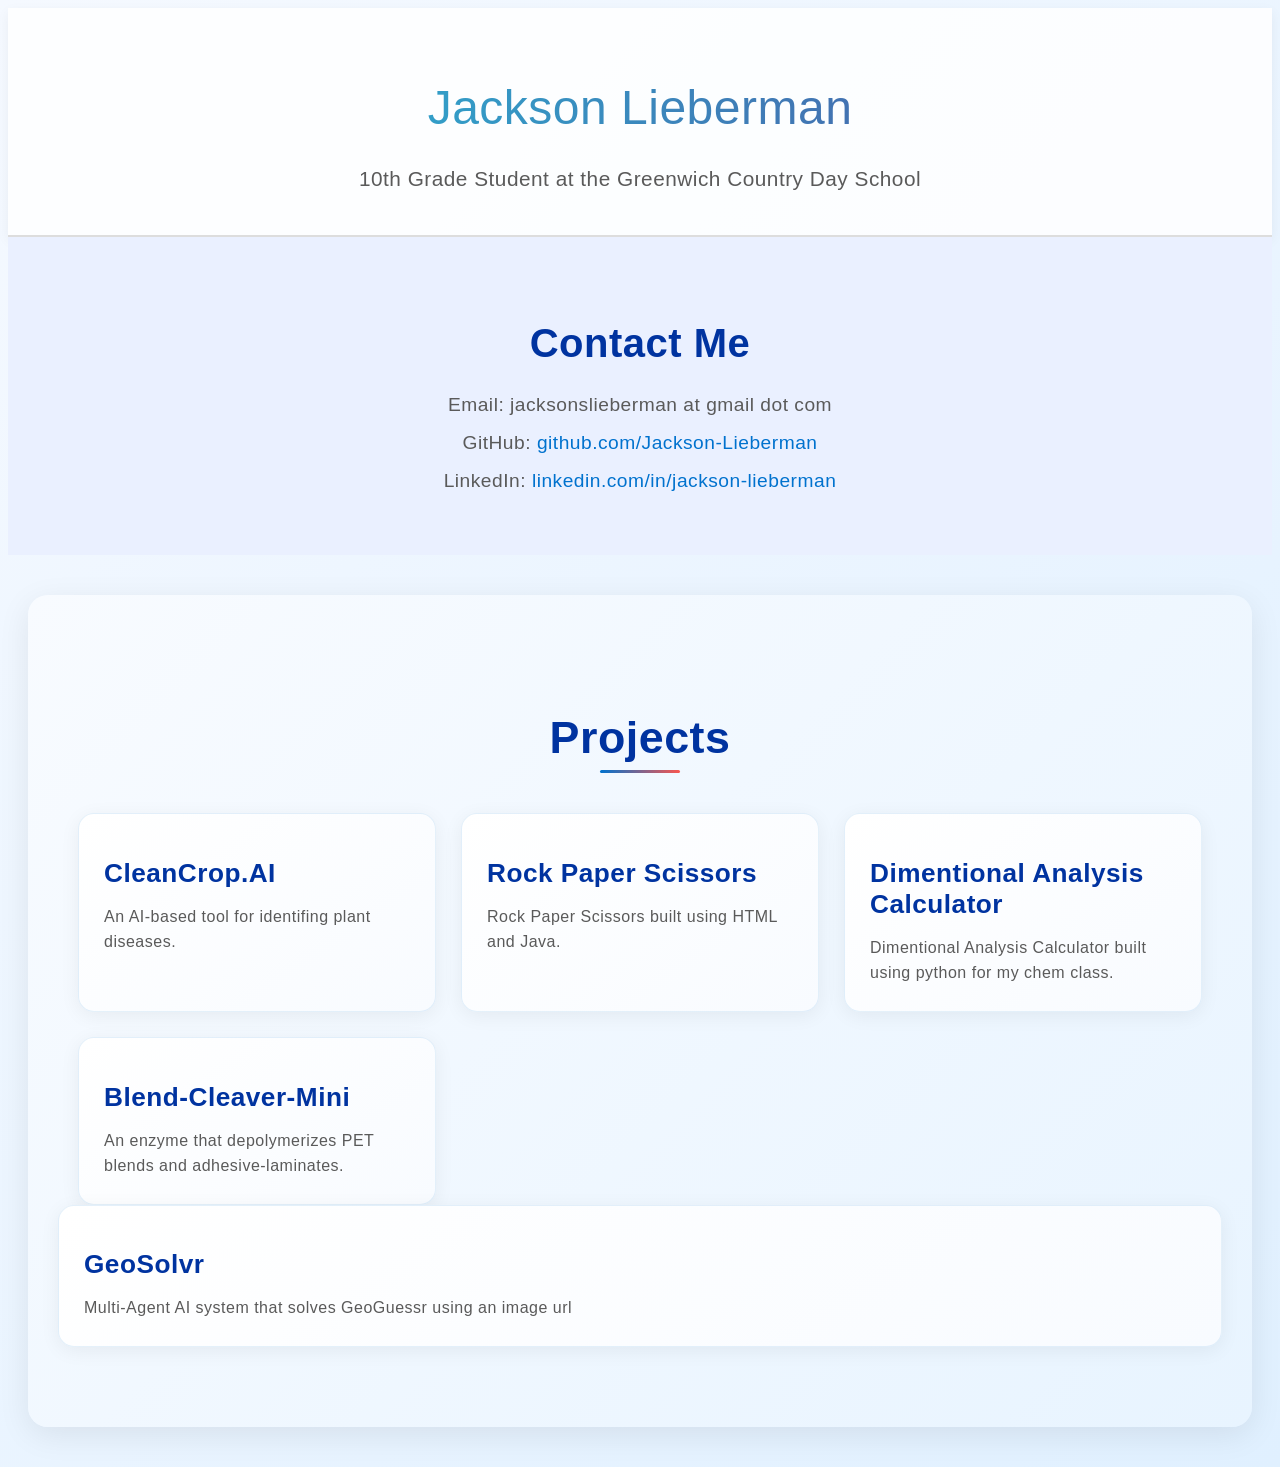
==== index.html @ 426b5c7f "Update index.html" ====
<!DOCTYPE html>
<html lang="en">
<head>
    <meta charset="UTF-8">
    <meta name="viewport" content="width=device-width, initial-scale=1.0">
    <title>Jackson Lieberman</title>
    <link rel="stylesheet" type="text/css" href="style.css" />
</head>
<body>
    <header>
        <h1>Jackson Lieberman</h1>
        <p>10th Grade Student at the Greenwich Country Day School</p>
    </header>

    <div class="container">
        <section id="contact">
            <h2>Contact Me</h2>
            <p>
                Email: jacksonslieberman at gmail dot com<br>
                GitHub: <a href="https://github.com/Jackson-Lieberman" target="_blank">github.com/Jackson-Lieberman</a><br>
                LinkedIn: <a href="https://www.linkedin.com/in/jackson-lieberman-a34aa6330/" target="_blank">linkedin.com/in/jackson-lieberman</a>
            </p>
        </section>

        <section id="projects">
            <h2>Projects</h2>
            <div class="projects-grid">
                <div class="project-card">
                    <h3><a href="https://jackson-lieberman.github.io/cleancrop/">CleanCrop.AI</a></h3>
                    <p>An AI-based tool for identifing plant diseases.</p>
                </div>
                <div class="project-card">
                    <h3><a href="https://jackson-lieberman.github.io/rockpaperscissors/">Rock Paper Scissors</a></h3>
                    <p>Rock Paper Scissors built using HTML and Java.</p>
                </div>
                <div class="project-card">
                    <h3><a href="https://jackson-lieberman.github.io/dimentionalanalysis/">Dimentional Analysis Calculator</a></h3>
                    <p>Dimentional Analysis Calculator built using python for my chem class.</p>
                </div>
                <div class="project-card">
                    <h3><a href="https://jackson-lieberman.github.io/BCM/">Blend-Cleaver-Mini</a></h3>
                    <p>An enzyme that depolymerizes PET blends and adhesive-laminates.</p>
                </div>
                
            </div>
                            <div class="project-card">
                    <h3><a href="https://jackson-lieberman.github.io/geo/">GeoSolvr</a></h3>
                    <p>Multi-Agent AI system that solves GeoGuessr using an image url</p>
                </div>
        </section>
    </div>
</body>
</html>
---- style.css ----
:root {
	--grey: rgb(90, 90, 90);
	--blue1: rgb(2,33,105);
	--blue2: rgb(0,51,160);
	--blue3: rgb(0,114,206);
	--blue4: rgb(108,172,228);
	--pink1: #F9564F;
 }

html, p{
    margin: 0;
    padding: 0;
    border: 0;
    font-size: 100%;
    font: inherit;
    vertical-align: baseline;
    font-family: 'Source Sans Pro', sans-serif;
    font-weight: 300;
    letter-spacing: 0.5px;
    color: var(--grey);
}
p{
    margin: 0.2em;
}

ol, ul {
    list-style: none;
}

ul {
    list-style-position: inside;
    list-style-type: none;
}

a {
    text-decoration: none;
    color:  var(--pink1);
}

i {
    font-style: italic;
}

h1 {
    font-weight: 500;
    color: var(--blue1);
}

b {
    font-weight: 500;
}

strong {
    color: #fdc450;
    font-weight: 700;
}

/**************************************************/

#header {
    height: 2em;
    line-height: 2em;
    padding-top: 10px;
    padding-bottom: 10px;
    border-bottom: 1px solid #ddd;
    position: fixed;
    top: 0;
    left: 50% - 500px;
    z-index: 9999;
    width: 1000px;
    background-color: rgba(255, 255, 255, 0.7);
    backdrop-filter: blur(8px);
}

#header a {
    text-decoration: none;
    color: var(--grey);
    transition: color 0.3s ease;
}

#header a:hover {
    color: var(--pink1);
}

/**************************************************/

#profile {
    padding: 90px 30px 10px 30px;
    border-bottom: 1px solid #ddd;
}

#profile-pic {
    float: left;
    margin-right: 40px;
    text-align: center;
}

#profile img {
    width: 400px;
    margin-bottom: 18px;
}

#profile-name {
    font-size: 3em;
    line-height: 1em;
    font-weight: 400;
    margin-bottom: 10px;
    color: var(--blue1);
    text-align: center;
}


#profile-email {
    margin-bottom: 20px;
    color: var(--blue1);
    text-align: center;
}

#profile p {
    margin-bottom: 20px;
}


.divider {
    width: 100%;
    border-bottom: 1px solid #ddd;
}

.research-thumb {
    width: 20em;
    height: 20em;
    float: left;
    margin-top: 7px;
    padding-right: 30px;
    margin-bottom: 20px;
}

.research-thumb img {
    width: 100%;
}

.research-proj-title {
    color: var(--blue1);
    font-weight: 400;
}

.vibrant-gradient-text {
    font-size: 18px;
    font-weight: 400;
    text-decoration: underline; 
    background-image: linear-gradient(to right, #6a82fb, #fc5c7d, #fccb90); 
    -webkit-background-clip: text;
    -webkit-text-fill-color: transparent;
    transition: background-image 0.10s ease; 
}

.vibrant-gradient-text:hover {
    background-image: linear-gradient(to right, #24c6dc, #514a9d); 
}

.blueish-gradient-text {
    text-decoration: none;
    background-image: linear-gradient(to right, #24c6dc, #514a9d);  
    -webkit-background-clip: text;
    -webkit-text-fill-color: transparent;

}

/* ===== Projects Section Styling ===== */
#projects {
    padding: 80px 30px;
    background: linear-gradient(135deg, #f8fbff 0%, #e8f4ff 100%);
    border-radius: 20px;
    margin: 40px 20px;
    box-shadow: 0 8px 32px rgba(0, 0, 0, 0.08);
}

#projects h2 {
    text-align: center;
    margin-bottom: 50px;
    color: var(--blue2);
    font-size: 2.8em;
    font-weight: 600;
    position: relative;
}

#projects h2::after {
    content: '';
    position: absolute;
    bottom: -10px;
    left: 50%;
    transform: translateX(-50%);
    width: 80px;
    height: 3px;
    background: linear-gradient(90deg, var(--blue3), var(--pink1));
    border-radius: 2px;
}

.projects-grid {
    display: grid;
    grid-template-columns: repeat(auto-fit, minmax(280px, 1fr));
    gap: 25px;
    max-width: 1200px;
    margin: 0 auto;
    padding: 0 20px;
}

.project-card {
    background: linear-gradient(145deg, #ffffff, #f8fbff);
    border: 1px solid rgba(0, 114, 206, 0.1);
    border-radius: 16px;
    padding: 25px;
    box-shadow: 0 4px 20px rgba(0, 0, 0, 0.06);
    transition: all 0.3s cubic-bezier(0.4, 0, 0.2, 1);
    position: relative;
    overflow: hidden;
}

.project-card::before {
    content: '';
    position: absolute;
    top: 0;
    left: 0;
    right: 0;
    height: 4px;
    background: linear-gradient(90deg, var(--blue3), var(--pink1));
    transform: scaleX(0);
    transition: transform 0.3s ease;
}

.project-card:hover {
    transform: translateY(-6px) scale(1.02);
    box-shadow: 0 20px 40px rgba(0, 0, 0, 0.12);
    border-color: rgba(0, 114, 206, 0.2);
}

.project-card:hover::before {
    transform: scaleX(1);
}

.project-card h3 {
    margin-bottom: 15px;
}

.project-card h3 a {
    color: var(--blue2);
    text-decoration: none;
    font-size: 1.4em;
    font-weight: 600;
    transition: color 0.3s ease;
    display: block;
}

.project-card h3 a:hover {
    color: var(--pink1);
    text-decoration: none;
}

.project-card p {
    margin: 0;
    font-size: 1em;
    color: var(--grey);
    line-height: 1.6;
    font-weight: 400;
}

/* Responsive adjustments */
@media (max-width: 768px) {
    .projects-grid {
        grid-template-columns: 1fr;
        gap: 20px;
        padding: 0 10px;
    }
    
    #projects {
        margin: 20px 10px;
        padding: 60px 20px;
    }
    
    #projects h2 {
        font-size: 2.2em;
    }
}

/* ===== Contact Section Styling ===== */
#contact {
    background-color: #eaf0ff;
    padding: 50px 30px;
    text-align: center;
}

#contact h2 {
    color: var(--blue2);
    font-size: 2.5em;
    margin-bottom: 20px;
}

#contact p {
    font-size: 1.2em;
    color: var(--grey);
    line-height: 2;
}

#contact a {
    color: var(--blue3);
    transition: color 0.3s ease;
}

#contact a:hover {
    color: var(--pink1);
}


body {
    background: linear-gradient(135deg, #f5f9ff 0%, #e0f0ff 100%);
}

header {
    background-color: rgba(255, 255, 255, 0.85);
    padding: 40px 20px;
    text-align: center;
    border-bottom: 2px solid #ddd;
    box-shadow: 0 4px 12px rgba(0, 0, 0, 0.05);
}

header h1 {
    font-size: 3em;
    background-image: linear-gradient(90deg, #24c6dc, #514a9d);
    -webkit-background-clip: text;
    -webkit-text-fill-color: transparent;
}

header p {
    font-size: 1.3em;
    color: var(--grey);
}

.content-section h2 {
    font-size: 2.2em;
    color: var(--blue2);
    margin-bottom: 15px;
    text-align: center;
}

.content-section ul li {
    padding: 8px 0;
    position: relative;
}

.content-section ul li::before {
    content: "⭐";
    position: absolute;
    left: -25px;
    top: 0;
}

.back-link {
    display: block;
    text-align: center;
    margin: 50px auto;
    font-size: 1.2em;
    color: var(--blue3);
    transition: color 0.3s ease;
}

.back-link:hover {
    color: var(--pink1);
}

.hero-banner img {
    border-radius: 10px;
    box-shadow: 0 8px 20px rgba(0, 0, 0, 0.08);
    transition: transform 0.3s ease;
}

.hero-banner img:hover {
    transform: scale(1.02);
}

.gallery img {
    cursor: pointer;
}

.gallery img:hover {
    transform: scale(1.08);
    box-shadow: 0 15px 25px rgba(0,0,0,0.15);
}

.article-link {
    text-align: center;
    margin: 24px 0;
}

.article-link a {
    font-size: 1.8em;
}
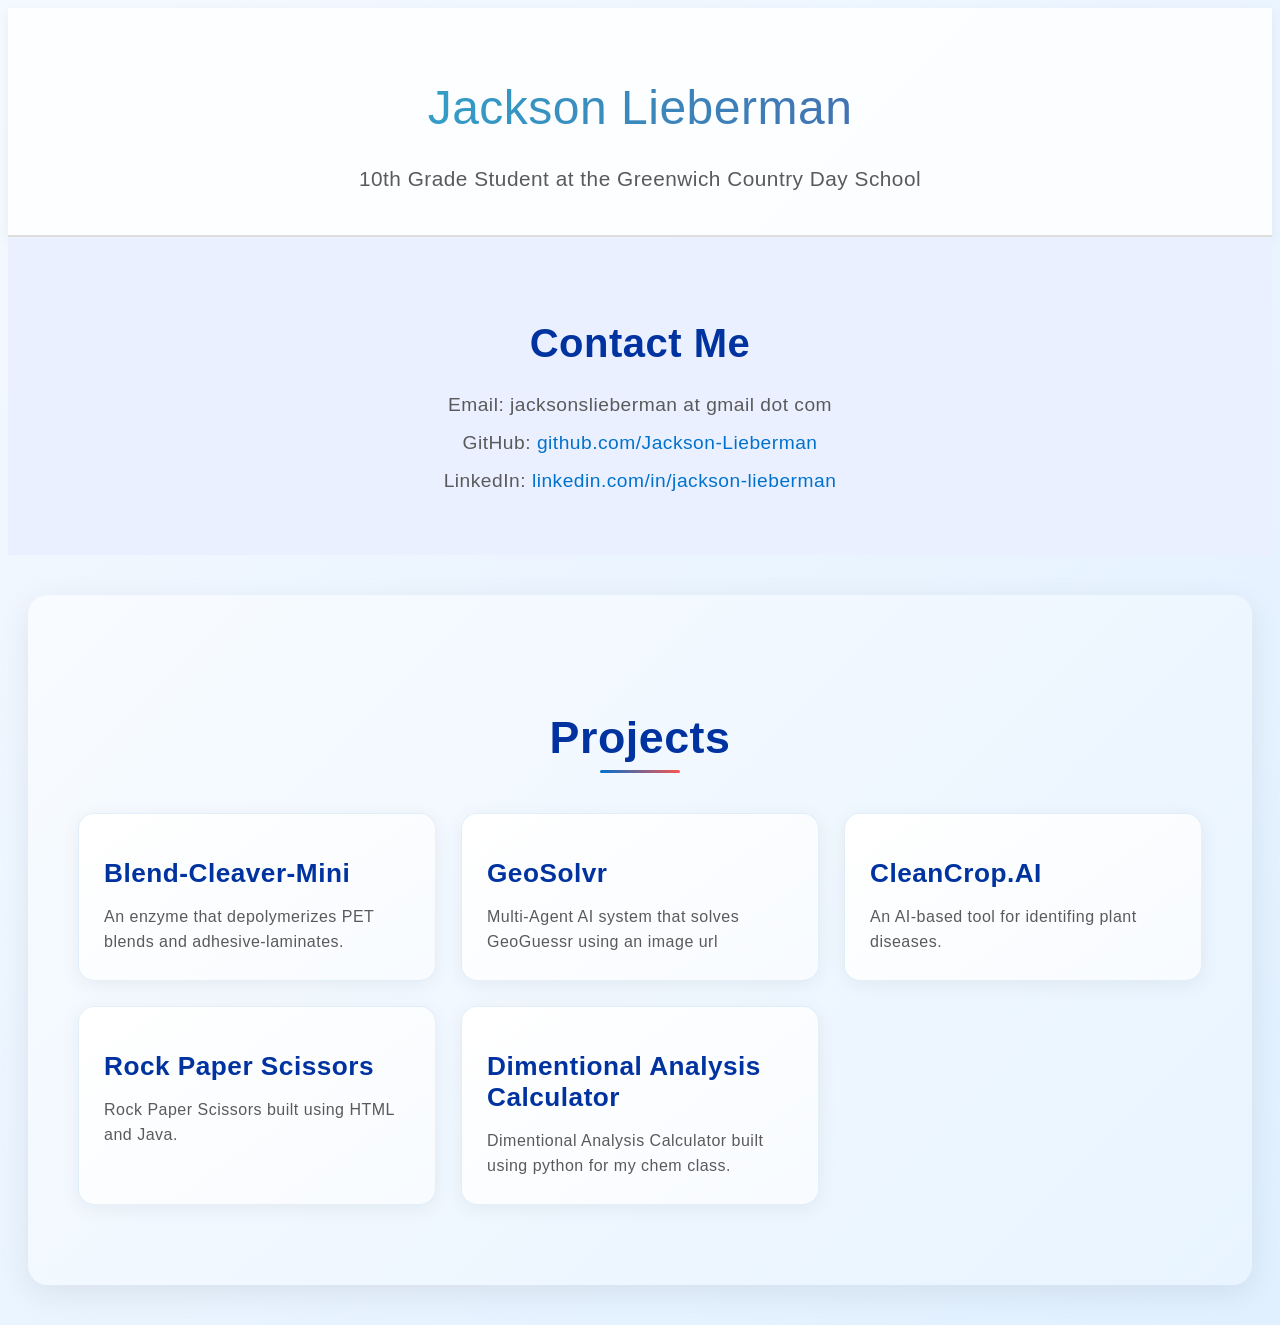
==== commit 170112f5: "Update index.html" ====
--- a/index.html
+++ b/index.html
@@ -25,6 +25,14 @@
         <section id="projects">
             <h2>Projects</h2>
             <div class="projects-grid">
+                <div class="project-card featured">
+                    <h3><a href="https://jackson-lieberman.github.io/BCM/">Blend-Cleaver-Mini</a></h3>
+                    <p>An enzyme that depolymerizes PET blends and adhesive-laminates.</p>
+                </div>
+                <div class="project-card featured">
+                    <h3><a href="https://jackson-lieberman.github.io/geo/">GeoSolvr</a></h3>
+                    <p>Multi-Agent AI system that solves GeoGuessr using an image url</p>
+                </div>
                 <div class="project-card">
                     <h3><a href="https://jackson-lieberman.github.io/cleancrop/">CleanCrop.AI</a></h3>
                     <p>An AI-based tool for identifing plant diseases.</p>
@@ -37,16 +45,7 @@
                     <h3><a href="https://jackson-lieberman.github.io/dimentionalanalysis/">Dimentional Analysis Calculator</a></h3>
                     <p>Dimentional Analysis Calculator built using python for my chem class.</p>
                 </div>
-                <div class="project-card">
-                    <h3><a href="https://jackson-lieberman.github.io/BCM/">Blend-Cleaver-Mini</a></h3>
-                    <p>An enzyme that depolymerizes PET blends and adhesive-laminates.</p>
-                </div>
-                
             </div>
-                            <div class="project-card">
-                    <h3><a href="https://jackson-lieberman.github.io/geo/">GeoSolvr</a></h3>
-                    <p>Multi-Agent AI system that solves GeoGuessr using an image url</p>
-                </div>
         </section>
     </div>
 </body>
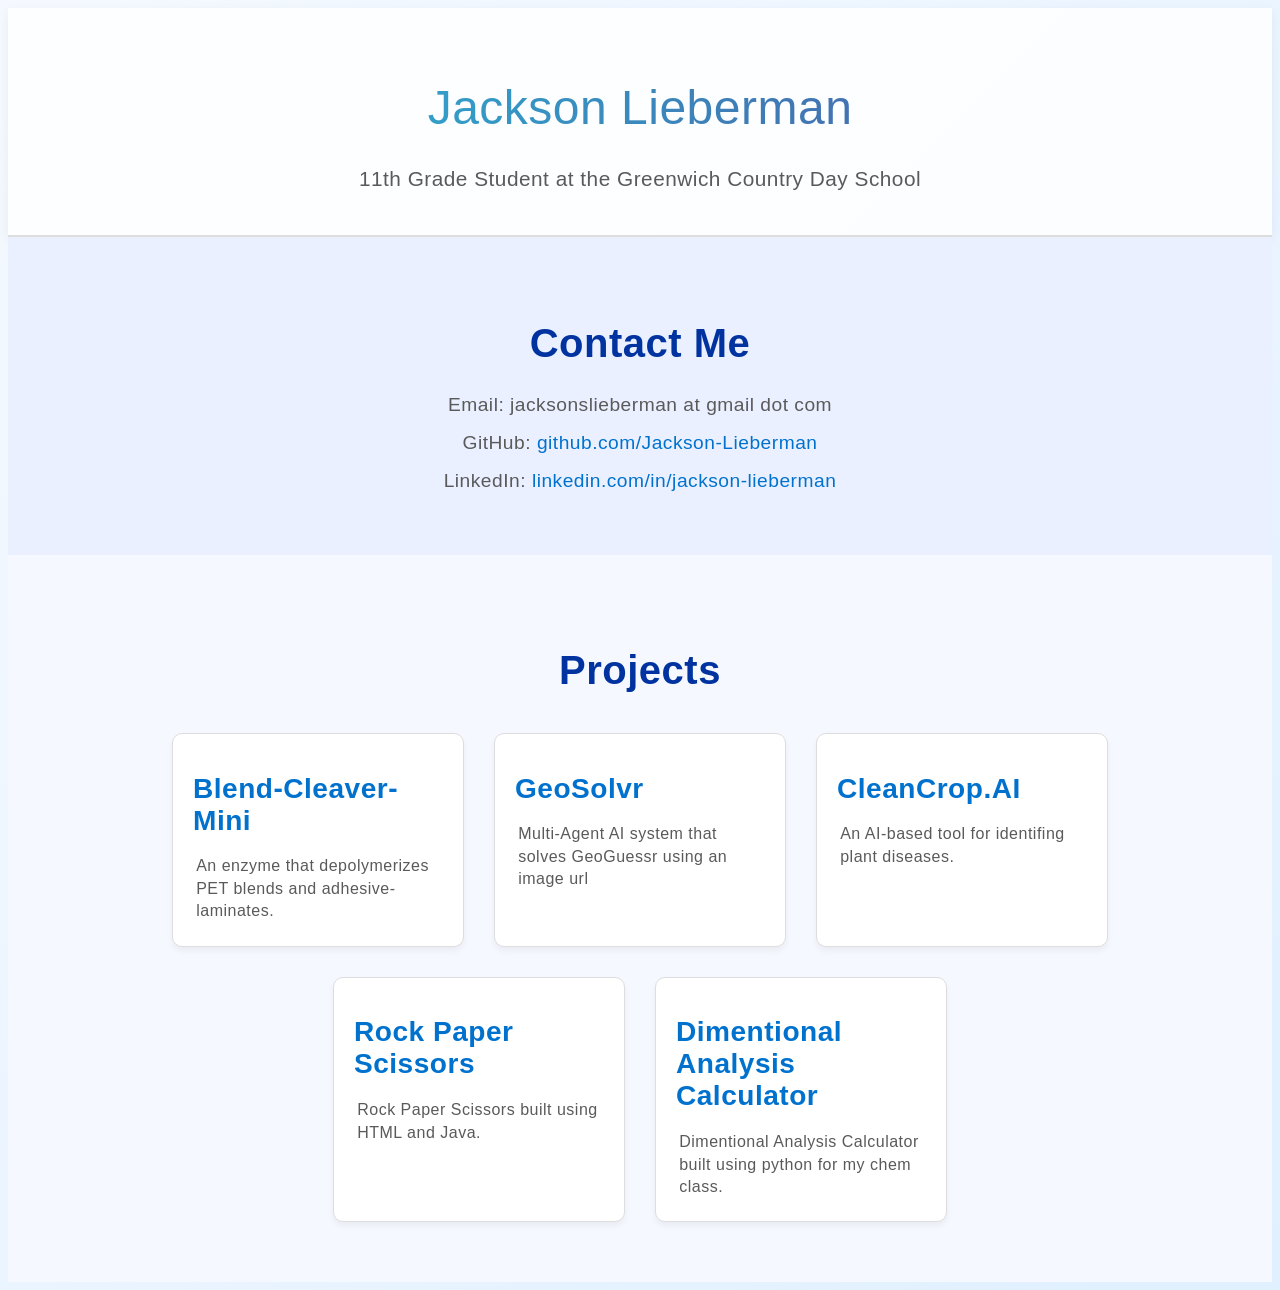
==== commit 09919f4f: "Update index.html" ====
--- a/index.html
+++ b/index.html
@@ -9,7 +9,7 @@
 <body>
     <header>
         <h1>Jackson Lieberman</h1>
-        <p>10th Grade Student at the Greenwich Country Day School</p>
+        <p>11th Grade Student at the Greenwich Country Day School</p>
     </header>
 
     <div class="container">
@@ -22,7 +22,7 @@
             </p>
         </section>
 
-        <section id="projects">
+   <section id="projects">
             <h2>Projects</h2>
             <div class="projects-grid">
                 <div class="project-card featured">
@@ -50,3 +50,4 @@
     </div>
 </body>
 </html>
+
--- a/style.css
+++ b/style.css
@@ -168,118 +168,55 @@
 
 /* ===== Projects Section Styling ===== */
 #projects {
-    padding: 80px 30px;
-    background: linear-gradient(135deg, #f8fbff 0%, #e8f4ff 100%);
-    border-radius: 20px;
-    margin: 40px 20px;
-    box-shadow: 0 8px 32px rgba(0, 0, 0, 0.08);
+    padding: 60px 30px;
+    background-color: #f5f9ff;
 }
 
 #projects h2 {
     text-align: center;
-    margin-bottom: 50px;
+    margin-bottom: 40px;
     color: var(--blue2);
-    font-size: 2.8em;
-    font-weight: 600;
-    position: relative;
-}
-
-#projects h2::after {
-    content: '';
-    position: absolute;
-    bottom: -10px;
-    left: 50%;
-    transform: translateX(-50%);
-    width: 80px;
-    height: 3px;
-    background: linear-gradient(90deg, var(--blue3), var(--pink1));
-    border-radius: 2px;
+    font-size: 2.5em;
 }
 
 .projects-grid {
-    display: grid;
-    grid-template-columns: repeat(auto-fit, minmax(280px, 1fr));
-    gap: 25px;
-    max-width: 1200px;
-    margin: 0 auto;
-    padding: 0 20px;
+    display: flex;
+    flex-wrap: wrap;
+    justify-content: center;
+    gap: 30px;
 }
 
 .project-card {
-    background: linear-gradient(145deg, #ffffff, #f8fbff);
-    border: 1px solid rgba(0, 114, 206, 0.1);
-    border-radius: 16px;
-    padding: 25px;
-    box-shadow: 0 4px 20px rgba(0, 0, 0, 0.06);
-    transition: all 0.3s cubic-bezier(0.4, 0, 0.2, 1);
-    position: relative;
-    overflow: hidden;
-}
-
-.project-card::before {
-    content: '';
-    position: absolute;
-    top: 0;
-    left: 0;
-    right: 0;
-    height: 4px;
-    background: linear-gradient(90deg, var(--blue3), var(--pink1));
-    transform: scaleX(0);
-    transition: transform 0.3s ease;
+    background-color: white;
+    border: 1px solid #ddd;
+    border-radius: 10px;
+    padding: 20px;
+    width: 250px;
+    box-shadow: 0 4px 6px rgba(0,0,0,0.05);
+    transition: transform 0.2s ease, box-shadow 0.2s ease;
 }
 
 .project-card:hover {
-    transform: translateY(-6px) scale(1.02);
-    box-shadow: 0 20px 40px rgba(0, 0, 0, 0.12);
-    border-color: rgba(0, 114, 206, 0.2);
-}
-
-.project-card:hover::before {
-    transform: scaleX(1);
-}
-
-.project-card h3 {
-    margin-bottom: 15px;
+    transform: translateY(-8px);
+    box-shadow: 0 12px 20px rgba(0,0,0,0.1);
 }
 
 .project-card h3 a {
-    color: var(--blue2);
+    color: var(--blue3);
     text-decoration: none;
-    font-size: 1.4em;
-    font-weight: 600;
-    transition: color 0.3s ease;
-    display: block;
+    font-size: 1.5em;
 }
 
 .project-card h3 a:hover {
     color: var(--pink1);
-    text-decoration: none;
+    text-decoration: underline;
 }
 
 .project-card p {
-    margin: 0;
+    margin-top: 10px;
     font-size: 1em;
     color: var(--grey);
-    line-height: 1.6;
-    font-weight: 400;
-}
-
-/* Responsive adjustments */
-@media (max-width: 768px) {
-    .projects-grid {
-        grid-template-columns: 1fr;
-        gap: 20px;
-        padding: 0 10px;
-    }
-    
-    #projects {
-        margin: 20px 10px;
-        padding: 60px 20px;
-    }
-    
-    #projects h2 {
-        font-size: 2.2em;
-    }
+    line-height: 1.4;
 }
 
 /* ===== Contact Section Styling ===== */
@@ -385,12 +322,3 @@
     transform: scale(1.08);
     box-shadow: 0 15px 25px rgba(0,0,0,0.15);
 }
-
-.article-link {
-    text-align: center;
-    margin: 24px 0;
-}
-
-.article-link a {
-    font-size: 1.8em;
-}
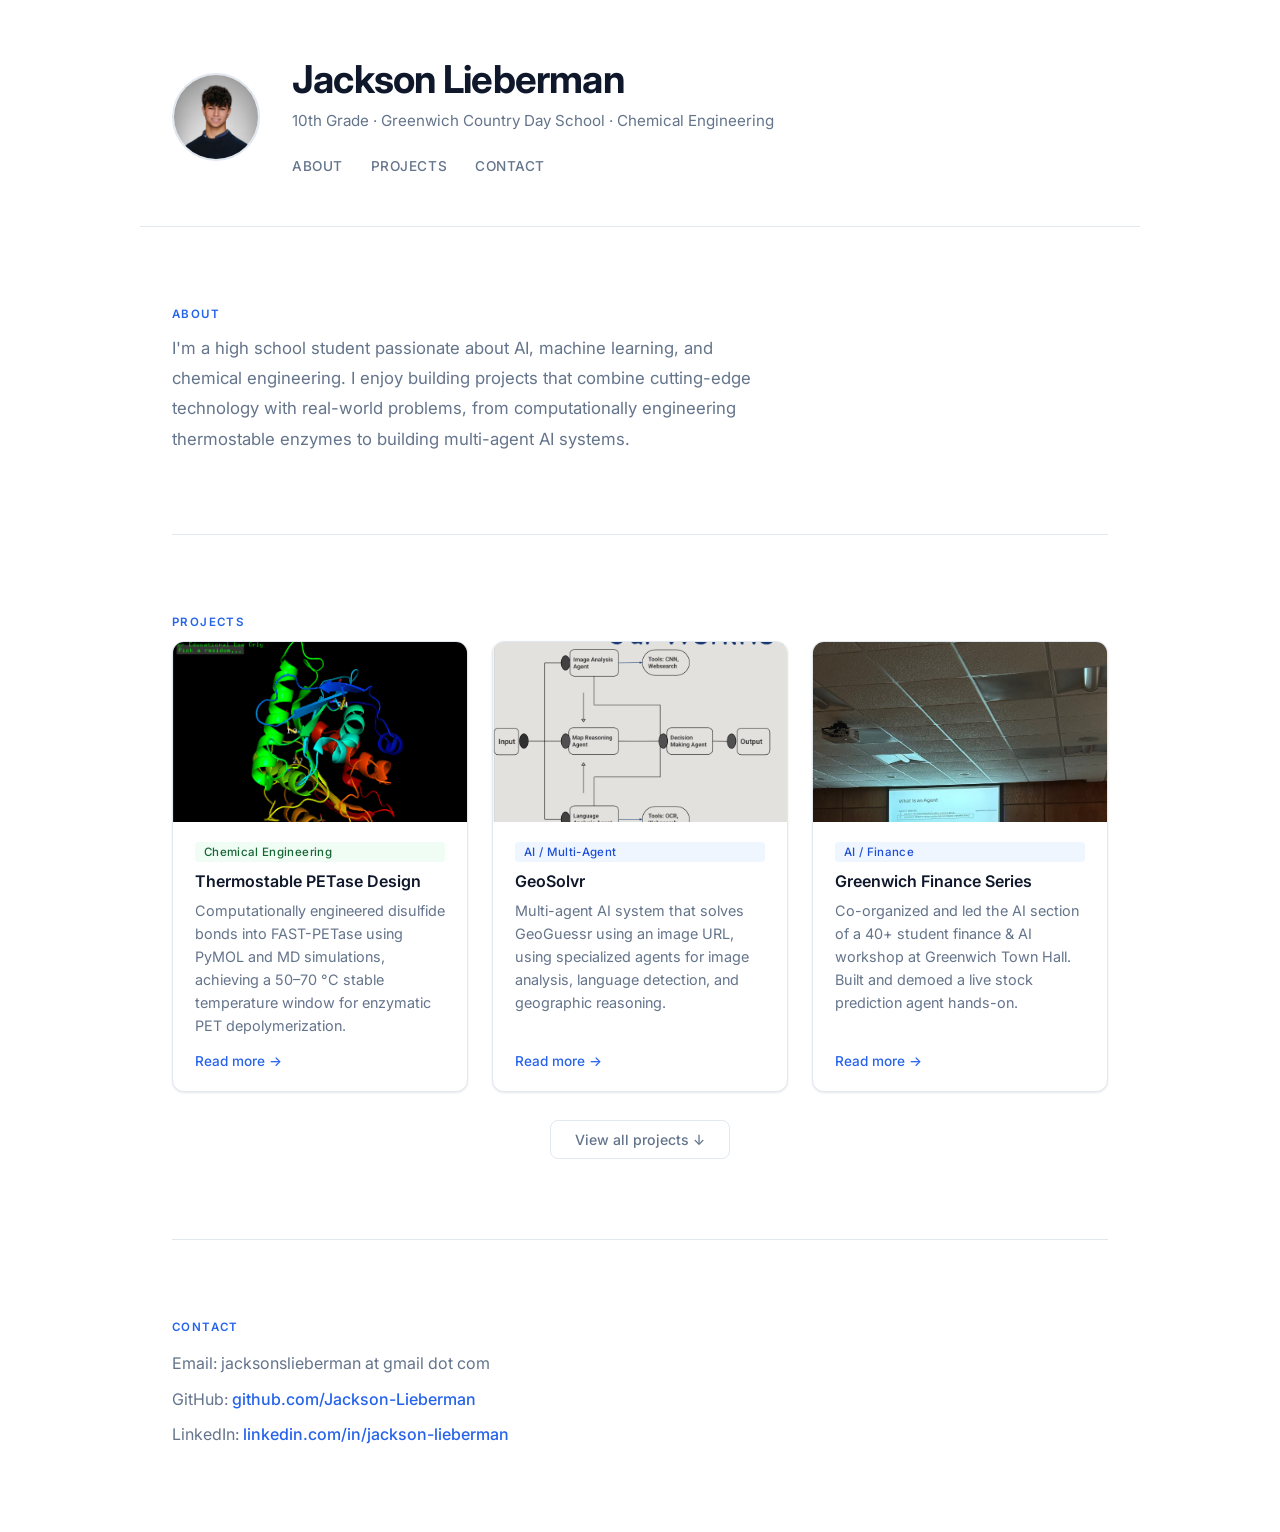
==== commit dc197d3d: "Redesign portfolio with new projects, images, and GFS page" ====
--- a/index.html
+++ b/index.html
@@ -4,50 +4,139 @@
     <meta charset="UTF-8">
     <meta name="viewport" content="width=device-width, initial-scale=1.0">
     <title>Jackson Lieberman</title>
+    <link rel="preconnect" href="https://fonts.googleapis.com">
+    <link rel="preconnect" href="https://fonts.gstatic.com" crossorigin>
+    <link href="https://fonts.googleapis.com/css2?family=Inter:wght@300;400;500;600;700&display=swap" rel="stylesheet">
     <link rel="stylesheet" type="text/css" href="style.css" />
 </head>
 <body>
     <header>
-        <h1>Jackson Lieberman</h1>
-        <p>11th Grade Student at the Greenwich Country Day School</p>
+        <div class="header-inner">
+            <img src="images/Lieberman_Jackson.jpg" alt="Jackson Lieberman" class="headshot">
+            <div class="header-text">
+                <h1>Jackson Lieberman</h1>
+                <p class="subtitle">10th Grade · Greenwich Country Day School · Chemical Engineering</p>
+                <nav>
+                    <a href="#about">About</a>
+                    <a href="#projects">Projects</a>
+                    <a href="#contact">Contact</a>
+                </nav>
+            </div>
+        </div>
     </header>
 
     <div class="container">
-        <section id="contact">
-            <h2>Contact Me</h2>
+        <section id="about">
+            <div class="about-body">
+                <span class="section-label">About</span>
+                <p>I'm a high school student passionate about AI, machine learning, and chemical engineering. I enjoy building projects that combine cutting-edge technology with real-world problems, from computationally engineering thermostable enzymes to building multi-agent AI systems.</p>
+            </div>
+        </section>
+
+        <section id="projects">
+            <span class="section-label">Projects</span>
+
+            <!-- Featured projects -->
+            <div class="projects-grid">
+                <div class="project-card">
+                    <div class="card-img">
+                        <img src="images/trip.png" alt="Triple disulfide FAST-PETase structure in PyMOL">
+                    </div>
+                    <div class="card-body">
+                        <span class="tag tag-chem">Chemical Engineering</span>
+                        <h3><a href="thermostable-petase.html">Thermostable PETase Design</a></h3>
+                        <p>Computationally engineered disulfide bonds into FAST-PETase using PyMOL and MD simulations, achieving a 50–70 °C stable temperature window for enzymatic PET depolymerization.</p>
+                        <a href="thermostable-petase.html" class="card-link">Read more →</a>
+                    </div>
+                </div>
+                <div class="project-card">
+                    <div class="card-img">
+                        <img src="images/geosolvr-workflow.png" alt="GeoSolvr multi-agent workflow diagram">
+                    </div>
+                    <div class="card-body">
+                        <span class="tag tag-ai">AI / Multi-Agent</span>
+                        <h3><a href="geo.html">GeoSolvr</a></h3>
+                        <p>Multi-agent AI system that solves GeoGuessr using an image URL, using specialized agents for image analysis, language detection, and geographic reasoning.</p>
+                        <a href="geo.html" class="card-link">Read more →</a>
+                    </div>
+                </div>
+                <div class="project-card">
+                    <div class="card-img">
+                        <img src="images/gfs.jpg" alt="Jackson presenting at Greenwich Finance Series">
+                    </div>
+                    <div class="card-body">
+                        <span class="tag tag-ai">AI / Finance</span>
+                        <h3><a href="gfs.html">Greenwich Finance Series</a></h3>
+                        <p>Co-organized and led the AI section of a 40+ student finance &amp; AI workshop at Greenwich Town Hall. Built and demoed a live stock prediction agent hands-on.</p>
+                        <a href="gfs.html" class="card-link">Read more →</a>
+                    </div>
+                </div>
+            </div>
+
+            <!-- More projects (hidden by default) -->
+            <div class="more-projects" id="moreProjects">
+                <div class="projects-grid">
+                    <div class="project-card">
+                        <div class="card-img">
+                            <img src="images/bcm-alphafold.png" alt="BCM_v2 AlphaFold structure">
+                        </div>
+                        <div class="card-body">
+                            <span class="tag tag-chem">Chemical Engineering</span>
+                            <h3><a href="blend-cleaver-mini.html">Blend-Cleaver-Mini</a></h3>
+                            <p>A modular fusion enzyme that depolymerizes PET blends and adhesive-laminates, designed using AlphaFold.</p>
+                            <a href="blend-cleaver-mini.html" class="card-link">Read more →</a>
+                        </div>
+                    </div>
+                    <div class="project-card">
+                        <div class="card-img">
+                            <img src="images/cleancrop-ui.png" alt="CleanCrop.AI plant disease detection UI">
+                        </div>
+                        <div class="card-body">
+                            <span class="tag tag-ai">AI / ML</span>
+                            <h3><a href="https://jackson-lieberman.github.io/cleancrop/" target="_blank">CleanCrop.AI</a></h3>
+                            <p>An AI-based tool for identifying plant diseases.</p>
+                        </div>
+                    </div>
+                    <div class="project-card">
+                        <div class="card-img">
+                            <img src="images/rps-game.png" alt="Rock Paper Scissors game screenshot">
+                        </div>
+                        <div class="card-body">
+                            <span class="tag tag-web">Web</span>
+                            <h3><a href="https://jackson-lieberman.github.io/rockpaperscissors/" target="_blank">Rock Paper Scissors</a></h3>
+                            <p>Rock Paper Scissors built using HTML and JavaScript.</p>
+                        </div>
+                    </div>
+                    <div class="project-card">
+                        <div class="card-body">
+                            <span class="tag tag-python">Python</span>
+                            <h3><a href="https://jackson-lieberman.github.io/dimentionalanalysis/" target="_blank">Dimensional Analysis Calculator</a></h3>
+                            <p>Dimensional analysis calculator built in Python for chemistry class.</p>
+                        </div>
+                    </div>
+                </div>
+            </div>
+
+            <button class="show-more-btn" id="showMoreBtn" onclick="toggleMore()">View all projects ↓</button>
+        </section>
+
+<section id="contact">
+            <span class="section-label">Contact</span>
             <p>
                 Email: jacksonslieberman at gmail dot com<br>
                 GitHub: <a href="https://github.com/Jackson-Lieberman" target="_blank">github.com/Jackson-Lieberman</a><br>
                 LinkedIn: <a href="https://www.linkedin.com/in/jackson-lieberman-a34aa6330/" target="_blank">linkedin.com/in/jackson-lieberman</a>
             </p>
         </section>
+    </div>
 
-   <section id="projects">
-            <h2>Projects</h2>
-            <div class="projects-grid">
-                <div class="project-card featured">
-                    <h3><a href="https://jackson-lieberman.github.io/BCM/">Blend-Cleaver-Mini</a></h3>
-                    <p>An enzyme that depolymerizes PET blends and adhesive-laminates.</p>
-                </div>
-                <div class="project-card featured">
-                    <h3><a href="https://jackson-lieberman.github.io/geo/">GeoSolvr</a></h3>
-                    <p>Multi-Agent AI system that solves GeoGuessr using an image url</p>
-                </div>
-                <div class="project-card">
-                    <h3><a href="https://jackson-lieberman.github.io/cleancrop/">CleanCrop.AI</a></h3>
-                    <p>An AI-based tool for identifing plant diseases.</p>
-                </div>
-                <div class="project-card">
-                    <h3><a href="https://jackson-lieberman.github.io/rockpaperscissors/">Rock Paper Scissors</a></h3>
-                    <p>Rock Paper Scissors built using HTML and Java.</p>
-                </div>
-                <div class="project-card">
-                    <h3><a href="https://jackson-lieberman.github.io/dimentionalanalysis/">Dimentional Analysis Calculator</a></h3>
-                    <p>Dimentional Analysis Calculator built using python for my chem class.</p>
-                </div>
-            </div>
-        </section>
-    </div>
+    <script>
+        function toggleMore() {
+            const more = document.getElementById('moreProjects');
+            const btn = document.getElementById('showMoreBtn');
+            const expanded = more.classList.toggle('expanded');
+            btn.textContent = expanded ? 'Show less ↑' : 'View all projects ↓';
+        }
+    </script>
 </body>
 </html>
-
--- a/style.css
+++ b/style.css
@@ -1,324 +1,501 @@
-:root {
-	--grey: rgb(90, 90, 90);
-	--blue1: rgb(2,33,105);
-	--blue2: rgb(0,51,160);
-	--blue3: rgb(0,114,206);
-	--blue4: rgb(108,172,228);
-	--pink1: #F9564F;
- }
-
-html, p{
+/* =============================================
+   RESET
+   ============================================= */
+*, *::before, *::after {
+    box-sizing: border-box;
     margin: 0;
     padding: 0;
-    border: 0;
-    font-size: 100%;
-    font: inherit;
-    vertical-align: baseline;
-    font-family: 'Source Sans Pro', sans-serif;
-    font-weight: 300;
-    letter-spacing: 0.5px;
-    color: var(--grey);
-}
-p{
-    margin: 0.2em;
-}
-
-ol, ul {
+}
+
+/* =============================================
+   TOKENS
+   ============================================= */
+:root {
+    --bg:           #ffffff;
+    --surface:      #f8fafc;
+    --border:       #e2e8f0;
+    --text:         #0f172a;
+    --text-muted:   #64748b;
+    --accent:       #2563eb;
+    --accent-light: #eff6ff;
+    --accent-dark:  #1d4ed8;
+
+    --radius:   12px;
+    --shadow-sm: 0 1px 3px rgba(0,0,0,0.06), 0 1px 2px rgba(0,0,0,0.04);
+    --shadow-md: 0 4px 16px rgba(0,0,0,0.08);
+    --shadow-lg: 0 12px 32px rgba(0,0,0,0.10);
+}
+
+/* =============================================
+   BASE
+   ============================================= */
+html {
+    font-family: 'Inter', system-ui, -apple-system, sans-serif;
+    font-size: 16px;
+    color: var(--text);
+    background: var(--bg);
+    -webkit-font-smoothing: antialiased;
+}
+
+body {
+    min-height: 100vh;
+}
+
+a {
+    color: var(--accent);
+    text-decoration: none;
+}
+
+p {
+    line-height: 1.7;
+    color: var(--text-muted);
+}
+
+h1, h2, h3, h4 {
+    color: var(--text);
+    font-weight: 600;
+    line-height: 1.2;
+}
+
+ul {
     list-style: none;
 }
 
-ul {
-    list-style-position: inside;
-    list-style-type: none;
-}
-
-a {
-    text-decoration: none;
-    color:  var(--pink1);
-}
-
-i {
-    font-style: italic;
-}
-
-h1 {
-    font-weight: 500;
-    color: var(--blue1);
-}
-
-b {
-    font-weight: 500;
-}
-
-strong {
-    color: #fdc450;
+/* =============================================
+   LAYOUT
+   ============================================= */
+.container {
+    max-width: 1000px;
+    margin: 0 auto;
+    padding: 0 32px;
+}
+
+section {
+    padding: 80px 0;
+}
+
+section + section {
+    border-top: 1px solid var(--border);
+}
+
+.section-label {
+    display: block;
+    font-size: 0.72em;
+    font-weight: 600;
+    letter-spacing: 0.12em;
+    text-transform: uppercase;
+    color: var(--accent);
+    margin-bottom: 12px;
+}
+
+.section-title {
+    font-size: 1.9em;
     font-weight: 700;
-}
-
-/**************************************************/
-
-#header {
-    height: 2em;
-    line-height: 2em;
-    padding-top: 10px;
-    padding-bottom: 10px;
-    border-bottom: 1px solid #ddd;
-    position: fixed;
-    top: 0;
-    left: 50% - 500px;
-    z-index: 9999;
-    width: 1000px;
-    background-color: rgba(255, 255, 255, 0.7);
-    backdrop-filter: blur(8px);
-}
-
-#header a {
-    text-decoration: none;
-    color: var(--grey);
-    transition: color 0.3s ease;
-}
-
-#header a:hover {
-    color: var(--pink1);
-}
-
-/**************************************************/
-
-#profile {
-    padding: 90px 30px 10px 30px;
-    border-bottom: 1px solid #ddd;
-}
-
-#profile-pic {
-    float: left;
-    margin-right: 40px;
-    text-align: center;
-}
-
-#profile img {
-    width: 400px;
-    margin-bottom: 18px;
-}
-
-#profile-name {
-    font-size: 3em;
-    line-height: 1em;
+    color: var(--text);
+    margin-bottom: 40px;
+}
+
+/* =============================================
+   HEADER / HERO
+   ============================================= */
+header {
+    border-bottom: 1px solid var(--border);
+    padding: 56px 32px 48px;
+    max-width: 1000px;
+    margin: 0 auto;
+}
+
+.header-inner {
+    display: flex;
+    align-items: center;
+    gap: 32px;
+}
+
+.headshot {
+    width: 88px;
+    height: 88px;
+    border-radius: 50%;
+    object-fit: cover;
+    object-position: top;
+    flex-shrink: 0;
+    border: 2px solid var(--border);
+}
+
+.header-text {
+    flex: 1;
+}
+
+header h1 {
+    font-size: 2.4em;
+    font-weight: 700;
+    letter-spacing: -0.02em;
+    color: var(--text);
+    margin-bottom: 6px;
+}
+
+header .subtitle {
+    font-size: 0.95em;
+    color: var(--text-muted);
+    margin-bottom: 24px;
     font-weight: 400;
+}
+
+header nav {
+    display: flex;
+    gap: 28px;
+}
+
+header nav a {
+    font-size: 0.85em;
+    font-weight: 500;
+    letter-spacing: 0.04em;
+    text-transform: uppercase;
+    color: var(--text-muted);
+    padding-bottom: 2px;
+    border-bottom: 2px solid transparent;
+    transition: color 0.2s, border-color 0.2s;
+}
+
+header nav a:hover {
+    color: var(--accent);
+    border-bottom-color: var(--accent);
+}
+
+/* =============================================
+   ABOUT
+   ============================================= */
+#about .about-body {
+    max-width: 580px;
+}
+
+#about p {
+    font-size: 1.05em;
+    line-height: 1.8;
+}
+
+/* =============================================
+   PROJECTS GRID
+   ============================================= */
+.projects-grid {
+    display: grid;
+    grid-template-columns: repeat(auto-fill, minmax(280px, 1fr));
+    gap: 24px;
+}
+
+.project-card {
+    background: var(--bg);
+    border: 1px solid var(--border);
+    border-radius: var(--radius);
+    overflow: hidden;
+    display: flex;
+    flex-direction: column;
+    transition: box-shadow 0.2s, transform 0.2s;
+    box-shadow: var(--shadow-sm);
+}
+
+.project-card:hover {
+    box-shadow: var(--shadow-lg);
+    transform: translateY(-4px);
+}
+
+.card-img {
+    width: 100%;
+    height: 180px;
+    overflow: hidden;
+    background: var(--surface);
+    flex-shrink: 0;
+}
+
+.card-img img {
+    width: 100%;
+    height: 100%;
+    object-fit: cover;
+    object-position: top;
+    display: block;
+    transition: transform 0.4s ease;
+}
+
+.project-card:hover .card-img img {
+    transform: scale(1.04);
+}
+
+.card-body {
+    padding: 20px 22px 22px;
+    display: flex;
+    flex-direction: column;
+    flex: 1;
+}
+
+.card-body h3 {
+    font-size: 1em;
+    font-weight: 600;
+    margin-bottom: 8px;
+}
+
+.card-body h3 a {
+    color: var(--text);
+    transition: color 0.2s;
+}
+
+.card-body h3 a:hover {
+    color: var(--accent);
+}
+
+.card-body p {
+    font-size: 0.9em;
+    color: var(--text-muted);
+    line-height: 1.6;
+    flex: 1;
+    margin-bottom: 16px;
+}
+
+.card-link {
+    font-size: 0.85em;
+    font-weight: 500;
+    color: var(--accent);
+    display: inline-flex;
+    align-items: center;
+    gap: 4px;
+    transition: gap 0.2s;
+}
+
+.card-link:hover {
+    gap: 8px;
+}
+
+/* =============================================
+   TAGS
+   ============================================= */
+.tag {
+    display: inline-block;
+    font-size: 0.72em;
+    font-weight: 500;
+    letter-spacing: 0.03em;
+    padding: 3px 9px;
+    border-radius: 4px;
     margin-bottom: 10px;
-    color: var(--blue1);
-    text-align: center;
-}
-
-
-#profile-email {
-    margin-bottom: 20px;
-    color: var(--blue1);
-    text-align: center;
-}
-
-#profile p {
-    margin-bottom: 20px;
-}
-
-
-.divider {
+}
+
+.tag-ai     { background: #eff6ff; color: #1d4ed8; }
+.tag-chem   { background: #f0fdf4; color: #166534; }
+.tag-bio    { background: #f0fdf4; color: #166534; }
+.tag-web    { background: #fff7ed; color: #9a3412; }
+.tag-python { background: #faf5ff; color: #6b21a8; }
+
+/* =============================================
+   SHOW MORE
+   ============================================= */
+.more-projects {
+    max-height: 0;
+    overflow: hidden;
+    transition: max-height 0.4s ease, opacity 0.3s ease;
+    opacity: 0;
+}
+
+.more-projects.expanded {
+    max-height: 800px;
+    opacity: 1;
+}
+
+.more-projects .projects-grid {
+    margin-top: 24px;
+}
+
+.show-more-btn {
+    display: block;
+    margin: 28px auto 0;
+    background: none;
+    border: 1px solid var(--border);
+    border-radius: 8px;
+    padding: 10px 24px;
+    font-family: inherit;
+    font-size: 0.88em;
+    font-weight: 500;
+    color: var(--text-muted);
+    cursor: pointer;
+    transition: border-color 0.2s, color 0.2s;
+}
+
+.show-more-btn:hover {
+    border-color: var(--accent);
+    color: var(--accent);
+}
+
+/* =============================================
+   INVOLVEMENT
+   ============================================= */
+.involvement-card {
+    border: 1px solid var(--border);
+    border-radius: var(--radius);
+    overflow: hidden;
+    box-shadow: var(--shadow-sm);
+    max-width: 800px;
+}
+
+.involvement-photos {
+    display: grid;
+    grid-template-columns: 1fr 1fr;
+    height: 220px;
+    gap: 2px;
+}
+
+.involvement-photos img {
     width: 100%;
-    border-bottom: 1px solid #ddd;
-}
-
-.research-thumb {
-    width: 20em;
-    height: 20em;
-    float: left;
-    margin-top: 7px;
-    padding-right: 30px;
-    margin-bottom: 20px;
-}
-
-.research-thumb img {
+    height: 100%;
+    object-fit: cover;
+    display: block;
+}
+
+.involvement-body {
+    padding: 28px 32px;
+}
+
+.involvement-card h3 {
+    font-size: 1.15em;
+    font-weight: 600;
+    margin-bottom: 4px;
+}
+
+.involvement-meta {
+    font-size: 0.85em;
+    color: var(--text-muted);
+    margin-bottom: 16px;
+    display: block;
+}
+
+.involvement-card p {
+    font-size: 0.95em;
+    margin-bottom: 12px;
+}
+
+.involvement-card p:last-child {
+    margin-bottom: 0;
+}
+
+.involvement-press a {
+    font-size: 0.85em;
+    font-weight: 500;
+    color: var(--accent);
+}
+
+.involvement-press a:hover {
+    color: var(--accent-dark);
+}
+
+/* =============================================
+   CONTACT
+   ============================================= */
+#contact p {
+    font-size: 1em;
+    line-height: 2.2;
+}
+
+#contact a {
+    color: var(--accent);
+    font-weight: 500;
+    transition: color 0.2s;
+}
+
+#contact a:hover {
+    color: var(--accent-dark);
+}
+
+/* =============================================
+   DETAIL PAGES (blend-cleaver, geo, thermostable)
+   ============================================= */
+.content-section {
+    padding: 48px 0;
+}
+
+.content-section + .content-section {
+    border-top: 1px solid var(--border);
+}
+
+.content-section h2 {
+    font-size: 1.2em;
+    font-weight: 600;
+    color: var(--text);
+    margin-bottom: 16px;
+}
+
+.content-section p {
+    font-size: 0.95em;
+    max-width: 640px;
+    margin: 0 auto;
+}
+
+.content-section ul {
+    padding-left: 0;
+    max-width: 640px;
+    margin: 0 auto;
+}
+
+.content-section ul li {
+    padding: 7px 0 7px 20px;
+    font-size: 0.95em;
+    color: var(--text-muted);
+    position: relative;
+    line-height: 1.6;
+    border-bottom: 1px solid var(--border);
+}
+
+.content-section ul li:last-child {
+    border-bottom: none;
+}
+
+.content-section ul li::before {
+    content: "→";
+    position: absolute;
+    left: 0;
+    color: var(--accent);
+    font-size: 0.85em;
+}
+
+.award-banner {
+    display: inline-flex;
+    align-items: center;
+    gap: 10px;
+    background: #fefce8;
+    border: 1px solid #fde68a;
+    border-radius: 8px;
+    padding: 10px 18px;
+    font-size: 0.9em;
+    font-weight: 500;
+    color: #92400e;
+    margin: 0 auto;
+}
+
+.award-icon {
+    font-size: 1.1em;
+}
+
+.detail-photo {
+    max-width: 640px;
+    margin: 0 auto;
+    border-radius: var(--radius);
+    overflow: hidden;
+}
+
+.detail-photo img {
     width: 100%;
-}
-
-.research-proj-title {
-    color: var(--blue1);
-    font-weight: 400;
-}
-
-.vibrant-gradient-text {
-    font-size: 18px;
-    font-weight: 400;
-    text-decoration: underline; 
-    background-image: linear-gradient(to right, #6a82fb, #fc5c7d, #fccb90); 
-    -webkit-background-clip: text;
-    -webkit-text-fill-color: transparent;
-    transition: background-image 0.10s ease; 
-}
-
-.vibrant-gradient-text:hover {
-    background-image: linear-gradient(to right, #24c6dc, #514a9d); 
-}
-
-.blueish-gradient-text {
-    text-decoration: none;
-    background-image: linear-gradient(to right, #24c6dc, #514a9d);  
-    -webkit-background-clip: text;
-    -webkit-text-fill-color: transparent;
-
-}
-
-/* ===== Projects Section Styling ===== */
-#projects {
-    padding: 60px 30px;
-    background-color: #f5f9ff;
-}
-
-#projects h2 {
-    text-align: center;
-    margin-bottom: 40px;
-    color: var(--blue2);
-    font-size: 2.5em;
-}
-
-.projects-grid {
-    display: flex;
-    flex-wrap: wrap;
-    justify-content: center;
-    gap: 30px;
-}
-
-.project-card {
-    background-color: white;
-    border: 1px solid #ddd;
-    border-radius: 10px;
-    padding: 20px;
-    width: 250px;
-    box-shadow: 0 4px 6px rgba(0,0,0,0.05);
-    transition: transform 0.2s ease, box-shadow 0.2s ease;
-}
-
-.project-card:hover {
-    transform: translateY(-8px);
-    box-shadow: 0 12px 20px rgba(0,0,0,0.1);
-}
-
-.project-card h3 a {
-    color: var(--blue3);
-    text-decoration: none;
-    font-size: 1.5em;
-}
-
-.project-card h3 a:hover {
-    color: var(--pink1);
-    text-decoration: underline;
-}
-
-.project-card p {
-    margin-top: 10px;
-    font-size: 1em;
-    color: var(--grey);
-    line-height: 1.4;
-}
-
-/* ===== Contact Section Styling ===== */
-#contact {
-    background-color: #eaf0ff;
-    padding: 50px 30px;
-    text-align: center;
-}
-
-#contact h2 {
-    color: var(--blue2);
-    font-size: 2.5em;
-    margin-bottom: 20px;
-}
-
-#contact p {
-    font-size: 1.2em;
-    color: var(--grey);
-    line-height: 2;
-}
-
-#contact a {
-    color: var(--blue3);
-    transition: color 0.3s ease;
-}
-
-#contact a:hover {
-    color: var(--pink1);
-}
-
-
-body {
-    background: linear-gradient(135deg, #f5f9ff 0%, #e0f0ff 100%);
-}
-
-header {
-    background-color: rgba(255, 255, 255, 0.85);
-    padding: 40px 20px;
-    text-align: center;
-    border-bottom: 2px solid #ddd;
-    box-shadow: 0 4px 12px rgba(0, 0, 0, 0.05);
-}
-
-header h1 {
-    font-size: 3em;
-    background-image: linear-gradient(90deg, #24c6dc, #514a9d);
-    -webkit-background-clip: text;
-    -webkit-text-fill-color: transparent;
-}
-
-header p {
-    font-size: 1.3em;
-    color: var(--grey);
-}
-
-.content-section h2 {
-    font-size: 2.2em;
-    color: var(--blue2);
-    margin-bottom: 15px;
-    text-align: center;
-}
-
-.content-section ul li {
-    padding: 8px 0;
-    position: relative;
-}
-
-.content-section ul li::before {
-    content: "⭐";
-    position: absolute;
-    left: -25px;
-    top: 0;
+    display: block;
+    border-radius: var(--radius);
+}
+
+.article-link a {
+    font-weight: 500;
+    color: var(--accent);
 }
 
 .back-link {
-    display: block;
-    text-align: center;
-    margin: 50px auto;
-    font-size: 1.2em;
-    color: var(--blue3);
-    transition: color 0.3s ease;
+    display: inline-block;
+    margin-top: 20px;
+    font-size: 0.9em;
+    font-weight: 500;
+    color: var(--text-muted);
+    transition: color 0.2s;
 }
 
 .back-link:hover {
-    color: var(--pink1);
-}
-
-.hero-banner img {
-    border-radius: 10px;
-    box-shadow: 0 8px 20px rgba(0, 0, 0, 0.08);
-    transition: transform 0.3s ease;
-}
-
-.hero-banner img:hover {
-    transform: scale(1.02);
-}
-
-.gallery img {
-    cursor: pointer;
-}
-
-.gallery img:hover {
-    transform: scale(1.08);
-    box-shadow: 0 15px 25px rgba(0,0,0,0.15);
-}
+    color: var(--accent);
+}
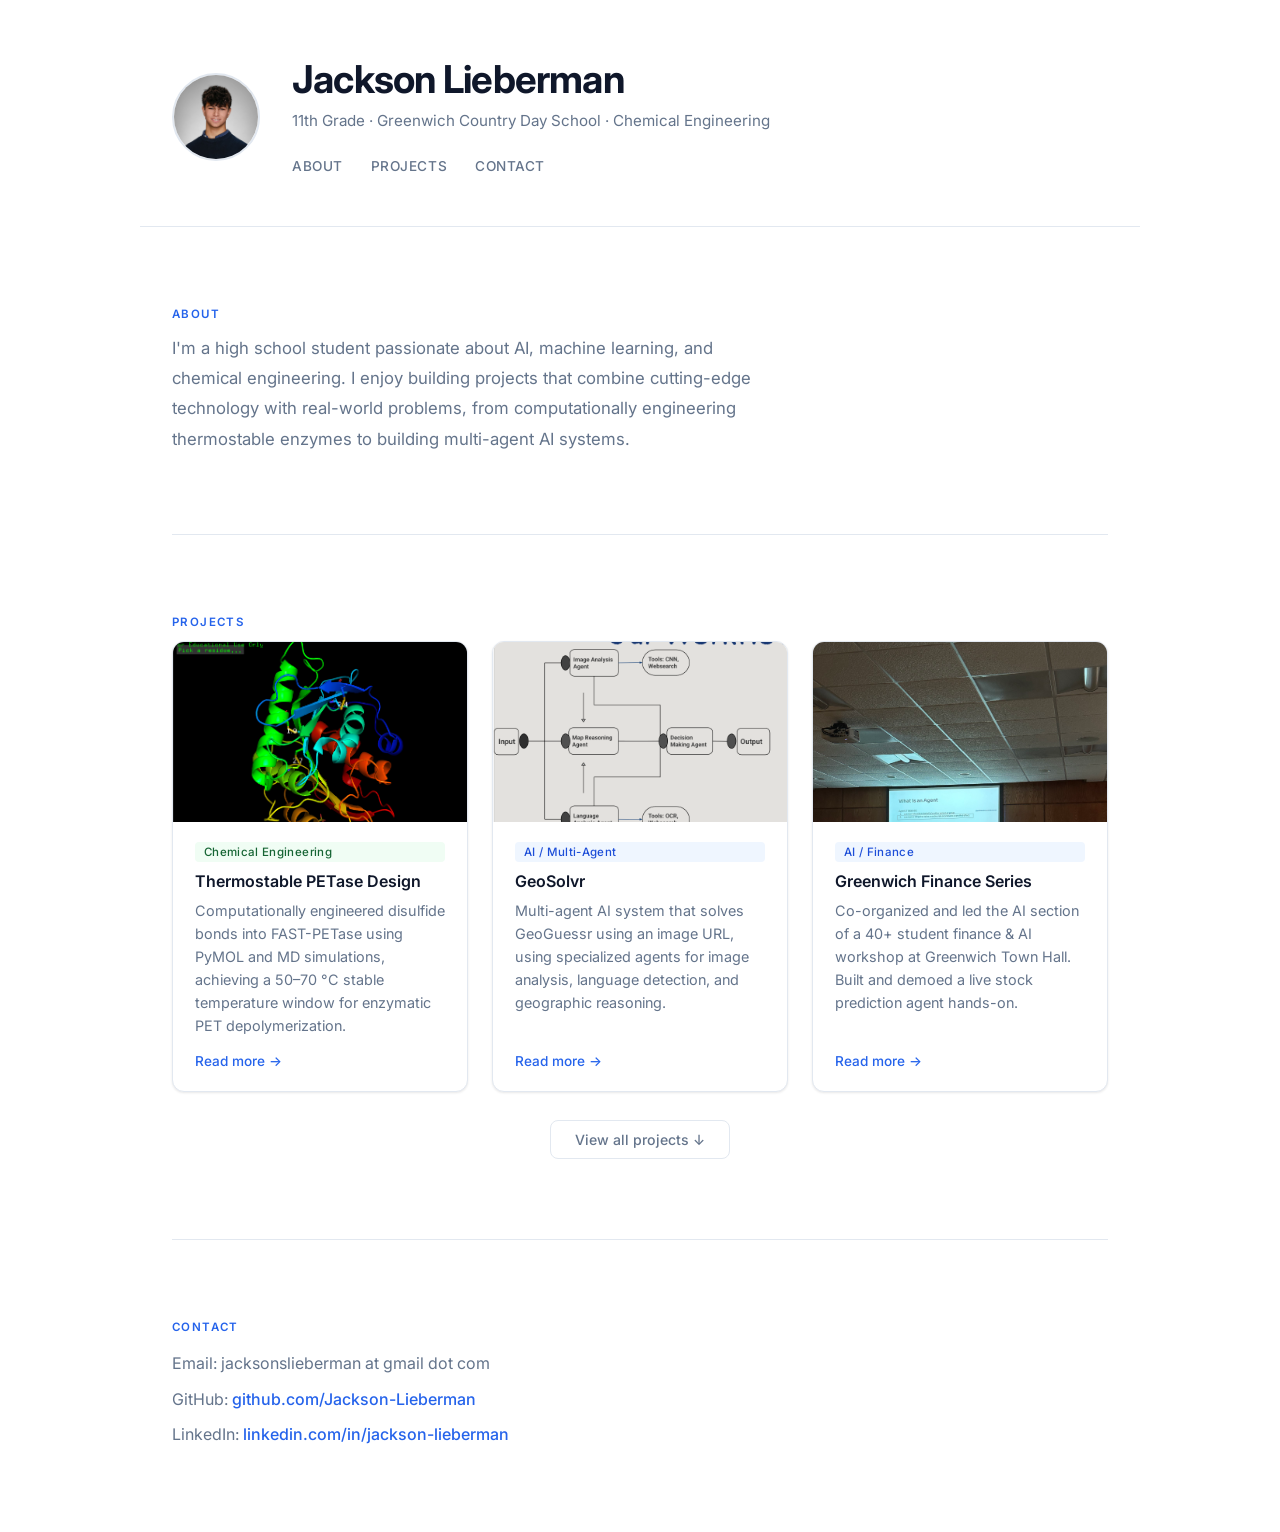
==== commit b243df1c: "Update grade from 10th to 11th in subtitle" ====
--- a/index.html
+++ b/index.html
@@ -15,7 +15,7 @@
             <img src="images/Lieberman_Jackson.jpg" alt="Jackson Lieberman" class="headshot">
             <div class="header-text">
                 <h1>Jackson Lieberman</h1>
-                <p class="subtitle">10th Grade · Greenwich Country Day School · Chemical Engineering</p>
+                <p class="subtitle">11th Grade · Greenwich Country Day School · Chemical Engineering</p>
                 <nav>
                     <a href="#about">About</a>
                     <a href="#projects">Projects</a>
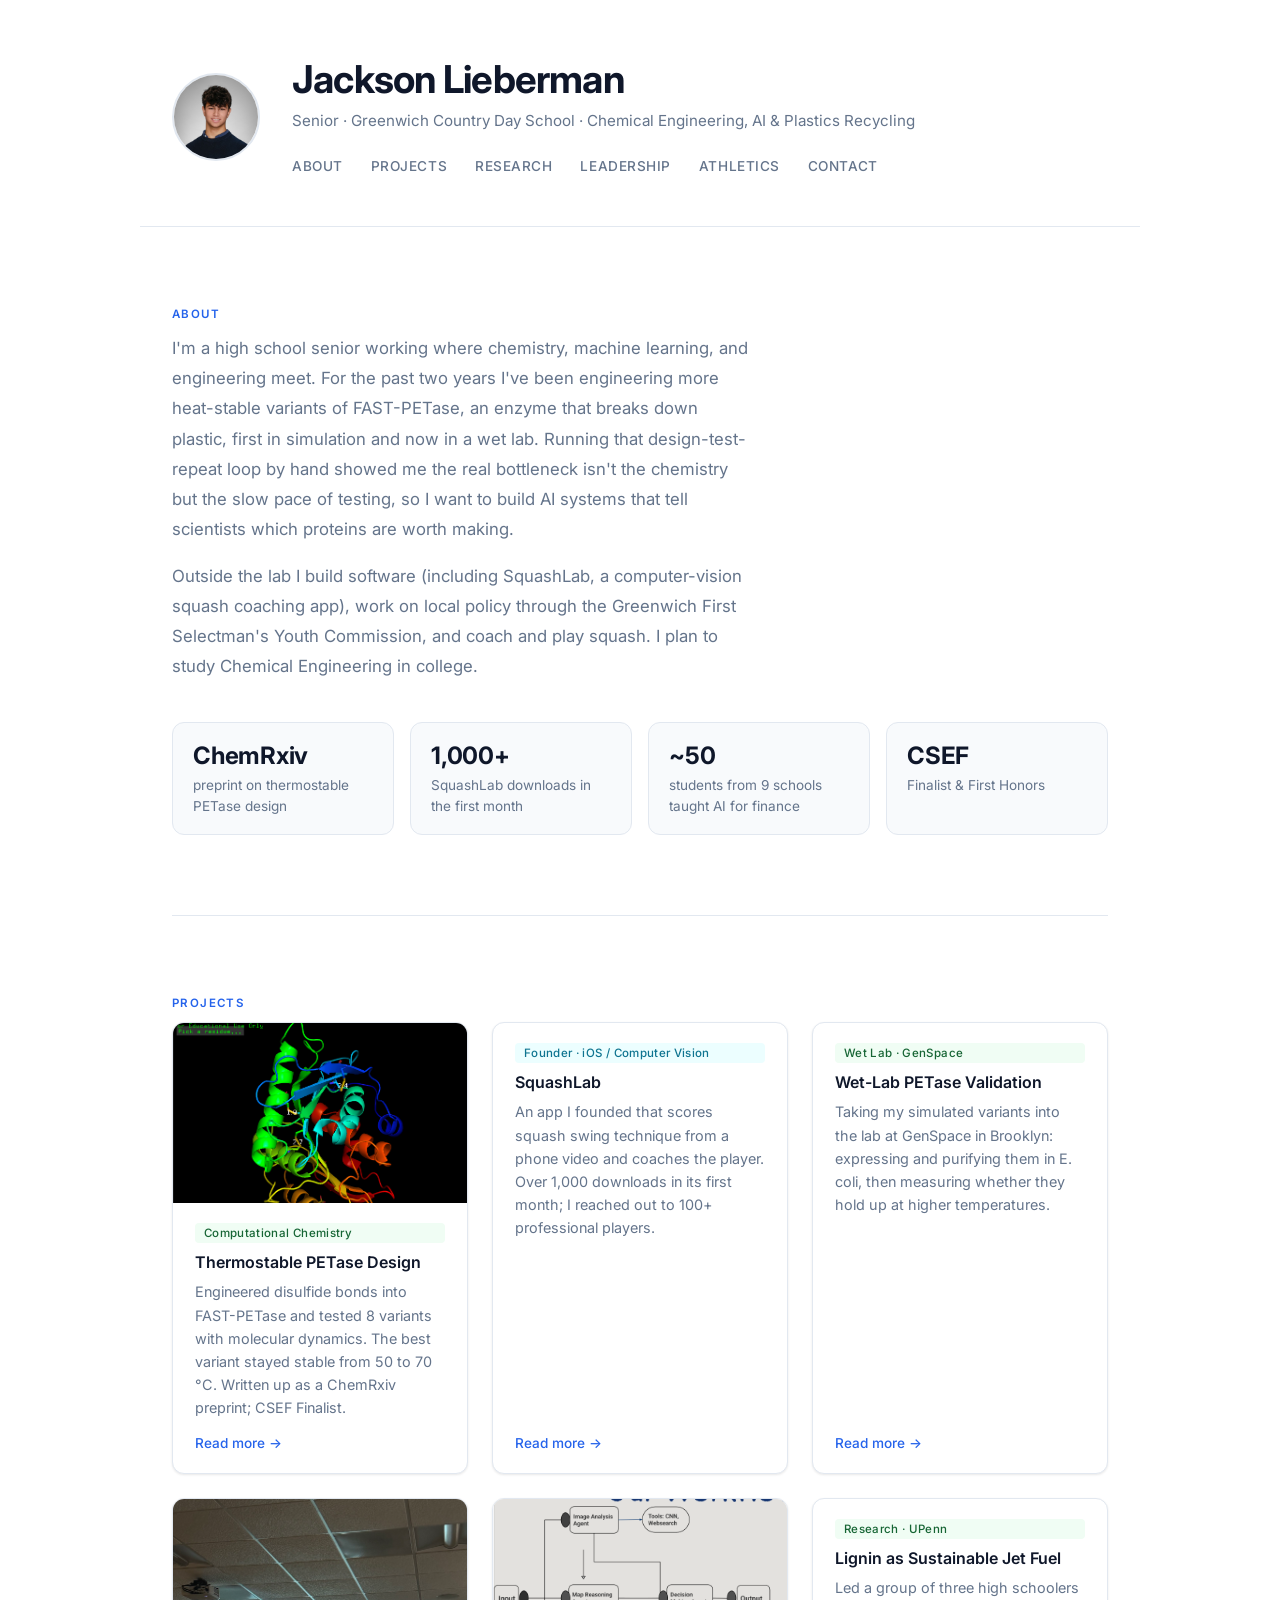
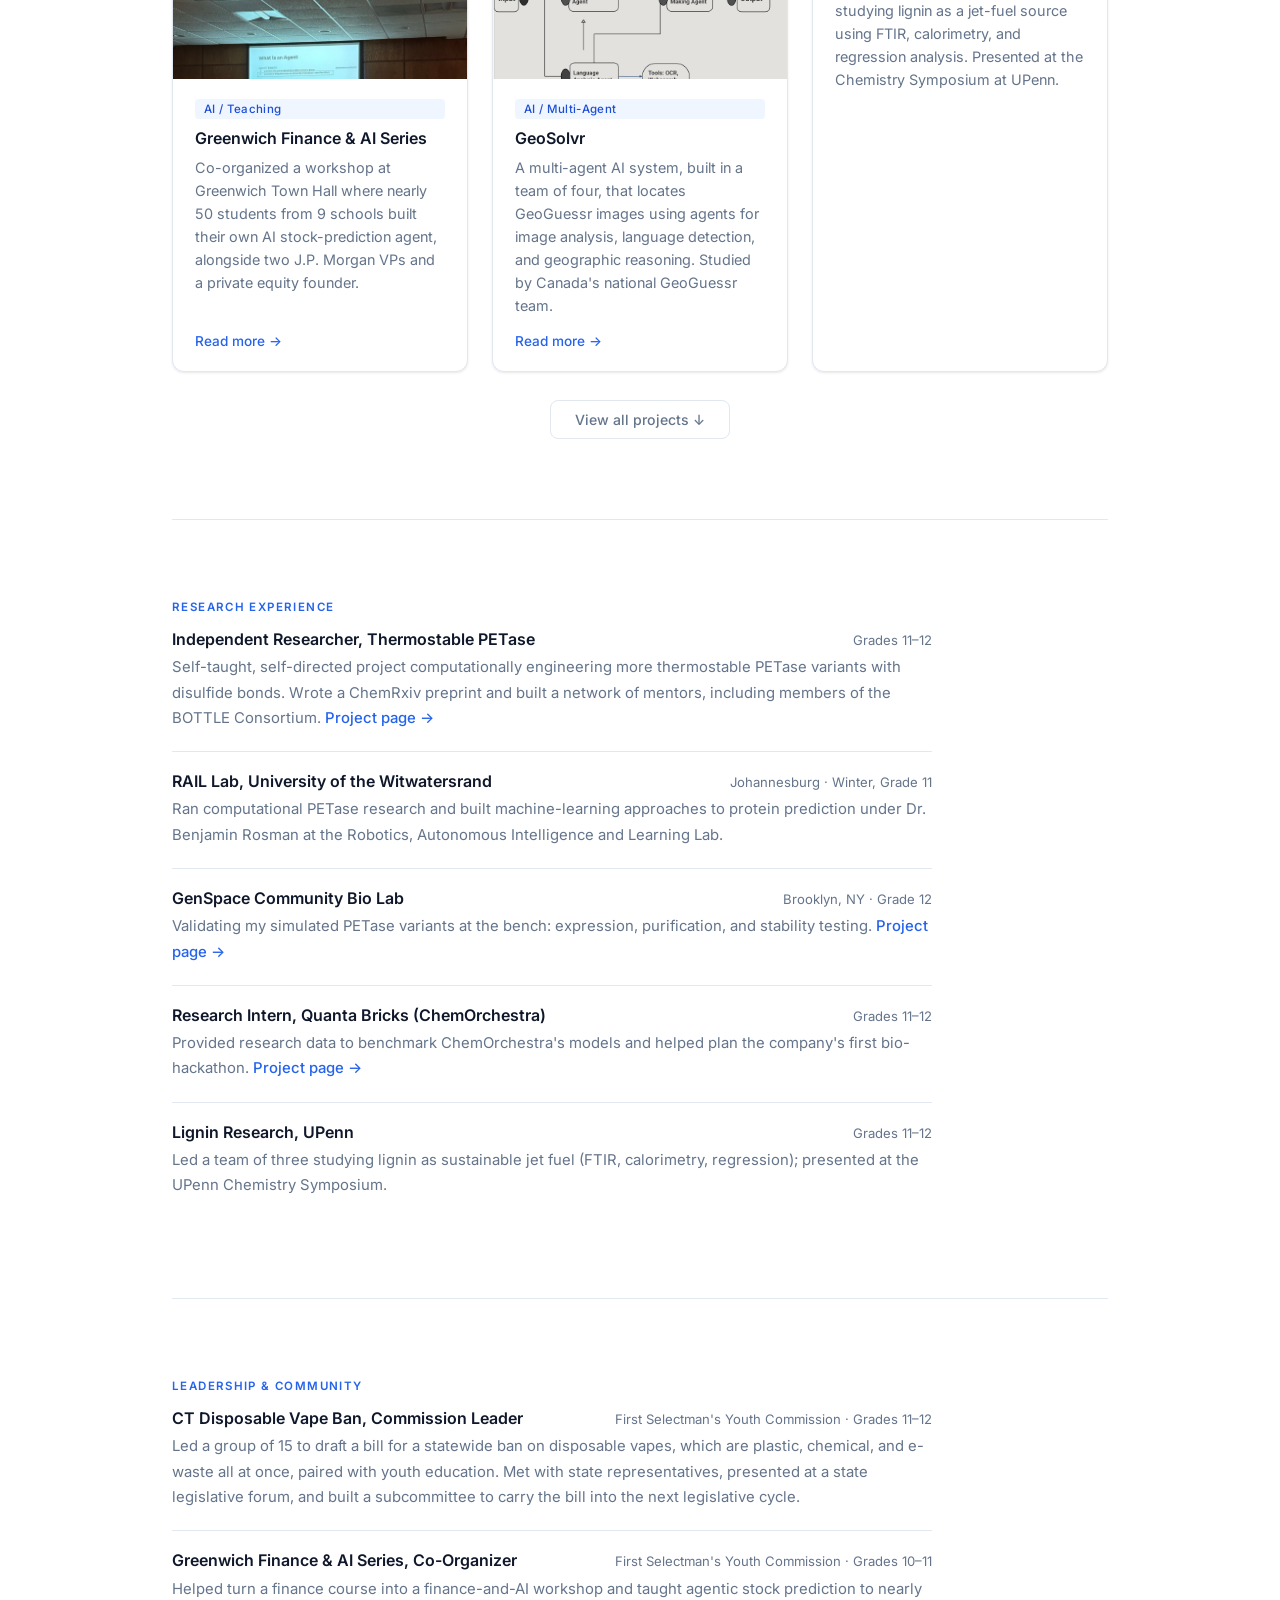
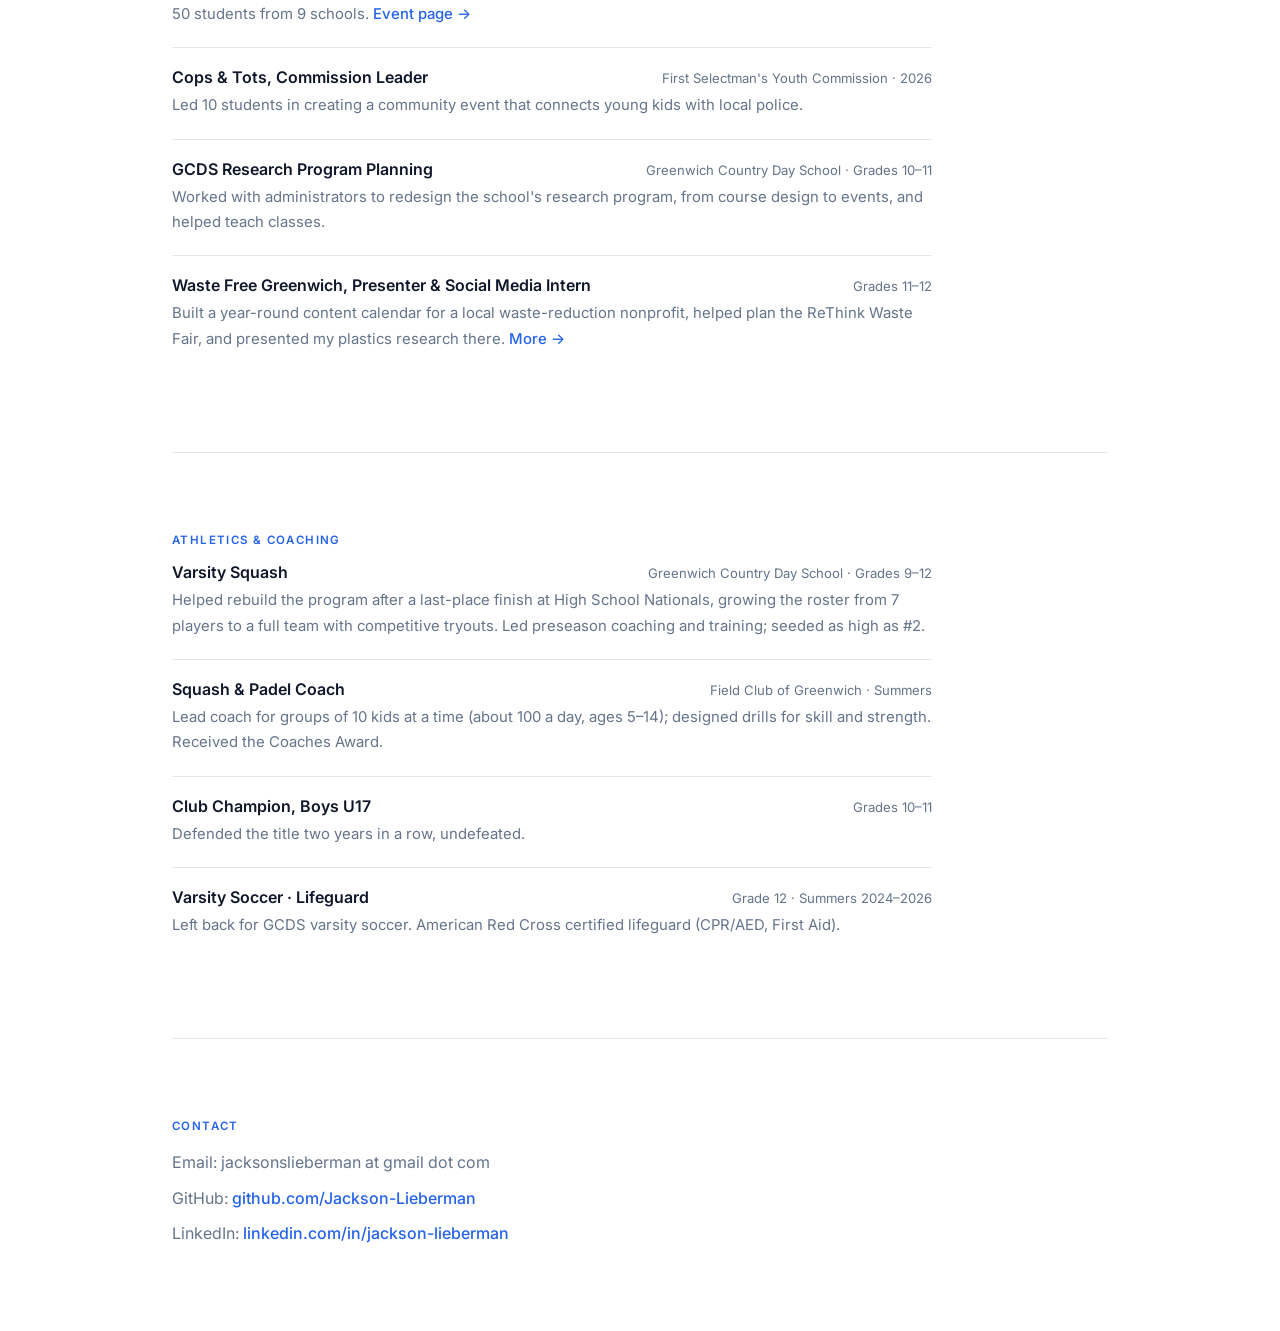
==== commit c7a2debd: "Refresh portfolio for senior year Rewrite homepage with research, leadership, and athletics sections" ====
--- a/index.html
+++ b/index.html
@@ -4,6 +4,7 @@
     <meta charset="UTF-8">
     <meta name="viewport" content="width=device-width, initial-scale=1.0">
     <title>Jackson Lieberman</title>
+    <meta name="description" content="Jackson Lieberman: high school researcher and builder working at the intersection of chemistry, AI, and plastics recycling.">
     <link rel="preconnect" href="https://fonts.googleapis.com">
     <link rel="preconnect" href="https://fonts.gstatic.com" crossorigin>
     <link href="https://fonts.googleapis.com/css2?family=Inter:wght@300;400;500;600;700&display=swap" rel="stylesheet">
@@ -15,10 +16,13 @@
             <img src="images/Lieberman_Jackson.jpg" alt="Jackson Lieberman" class="headshot">
             <div class="header-text">
                 <h1>Jackson Lieberman</h1>
-                <p class="subtitle">11th Grade · Greenwich Country Day School · Chemical Engineering</p>
+                <p class="subtitle">Senior · Greenwich Country Day School · Chemical Engineering, AI &amp; Plastics Recycling</p>
                 <nav>
                     <a href="#about">About</a>
                     <a href="#projects">Projects</a>
+                    <a href="#research">Research</a>
+                    <a href="#leadership">Leadership</a>
+                    <a href="#athletics">Athletics</a>
                     <a href="#contact">Contact</a>
                 </nav>
             </div>
@@ -29,7 +33,15 @@
         <section id="about">
             <div class="about-body">
                 <span class="section-label">About</span>
-                <p>I'm a high school student passionate about AI, machine learning, and chemical engineering. I enjoy building projects that combine cutting-edge technology with real-world problems, from computationally engineering thermostable enzymes to building multi-agent AI systems.</p>
+                <p>I'm a high school senior working where chemistry, machine learning, and engineering meet. For the past two years I've been engineering more heat-stable variants of FAST-PETase, an enzyme that breaks down plastic, first in simulation and now in a wet lab. Running that design-test-repeat loop by hand showed me the real bottleneck isn't the chemistry but the slow pace of testing, so I want to build AI systems that tell scientists which proteins are worth making.</p>
+                <p>Outside the lab I build software (including SquashLab, a computer-vision squash coaching app), work on local policy through the Greenwich First Selectman's Youth Commission, and coach and play squash. I plan to study Chemical Engineering in college.</p>
+            </div>
+
+            <div class="stats">
+                <div class="stat"><span class="stat-num">ChemRxiv</span><span class="stat-label">preprint on thermostable PETase design</span></div>
+                <div class="stat"><span class="stat-num">1,000+</span><span class="stat-label">SquashLab downloads in the first month</span></div>
+                <div class="stat"><span class="stat-num">~50</span><span class="stat-label">students from 9 schools taught AI for finance</span></div>
+                <div class="stat"><span class="stat-num">CSEF</span><span class="stat-label">Finalist &amp; First Honors</span></div>
             </div>
         </section>
 
@@ -43,10 +55,37 @@
                         <img src="images/trip.png" alt="Triple disulfide FAST-PETase structure in PyMOL">
                     </div>
                     <div class="card-body">
-                        <span class="tag tag-chem">Chemical Engineering</span>
+                        <span class="tag tag-chem">Computational Chemistry</span>
                         <h3><a href="thermostable-petase.html">Thermostable PETase Design</a></h3>
-                        <p>Computationally engineered disulfide bonds into FAST-PETase using PyMOL and MD simulations, achieving a 50–70 °C stable temperature window for enzymatic PET depolymerization.</p>
+                        <p>Engineered disulfide bonds into FAST-PETase and tested 8 variants with molecular dynamics. The best variant stayed stable from 50 to 70 °C. Written up as a ChemRxiv preprint; CSEF Finalist.</p>
                         <a href="thermostable-petase.html" class="card-link">Read more →</a>
+                    </div>
+                </div>
+                <div class="project-card">
+                    <div class="card-body">
+                        <span class="tag tag-sports">Founder · iOS / Computer Vision</span>
+                        <h3><a href="squashlab.html">SquashLab</a></h3>
+                        <p>An app I founded that scores squash swing technique from a phone video and coaches the player. Over 1,000 downloads in its first month; I reached out to 100+ professional players.</p>
+                        <a href="squashlab.html" class="card-link">Read more →</a>
+                    </div>
+                </div>
+                <div class="project-card">
+                    <div class="card-body">
+                        <span class="tag tag-bio">Wet Lab · GenSpace</span>
+                        <h3><a href="lab-petase.html">Wet-Lab PETase Validation</a></h3>
+                        <p>Taking my simulated variants into the lab at GenSpace in Brooklyn: expressing and purifying them in E. coli, then measuring whether they hold up at higher temperatures.</p>
+                        <a href="lab-petase.html" class="card-link">Read more →</a>
+                    </div>
+                </div>
+                <div class="project-card">
+                    <div class="card-img">
+                        <img src="images/gfs.jpg" alt="Jackson presenting at the Greenwich Finance Series">
+                    </div>
+                    <div class="card-body">
+                        <span class="tag tag-ai">AI / Teaching</span>
+                        <h3><a href="gfs.html">Greenwich Finance &amp; AI Series</a></h3>
+                        <p>Co-organized a workshop at Greenwich Town Hall where nearly 50 students from 9 schools built their own AI stock-prediction agent, alongside two J.P. Morgan VPs and a private equity founder.</p>
+                        <a href="gfs.html" class="card-link">Read more →</a>
                     </div>
                 </div>
                 <div class="project-card">
@@ -56,19 +95,15 @@
                     <div class="card-body">
                         <span class="tag tag-ai">AI / Multi-Agent</span>
                         <h3><a href="geo.html">GeoSolvr</a></h3>
-                        <p>Multi-agent AI system that solves GeoGuessr using an image URL, using specialized agents for image analysis, language detection, and geographic reasoning.</p>
+                        <p>A multi-agent AI system, built in a team of four, that locates GeoGuessr images using agents for image analysis, language detection, and geographic reasoning. Studied by Canada's national GeoGuessr team.</p>
                         <a href="geo.html" class="card-link">Read more →</a>
                     </div>
                 </div>
                 <div class="project-card">
-                    <div class="card-img">
-                        <img src="images/gfs.jpg" alt="Jackson presenting at Greenwich Finance Series">
-                    </div>
-                    <div class="card-body">
-                        <span class="tag tag-ai">AI / Finance</span>
-                        <h3><a href="gfs.html">Greenwich Finance Series</a></h3>
-                        <p>Co-organized and led the AI section of a 40+ student finance &amp; AI workshop at Greenwich Town Hall. Built and demoed a live stock prediction agent hands-on.</p>
-                        <a href="gfs.html" class="card-link">Read more →</a>
+                    <div class="card-body">
+                        <span class="tag tag-chem">Research · UPenn</span>
+                        <h3>Lignin as Sustainable Jet Fuel</h3>
+                        <p>Led a group of three high schoolers studying lignin as a jet-fuel source using FTIR, calorimetry, and regression analysis. Presented at the Chemistry Symposium at UPenn.</p>
                     </div>
                 </div>
             </div>
@@ -77,13 +112,29 @@
             <div class="more-projects" id="moreProjects">
                 <div class="projects-grid">
                     <div class="project-card">
+                        <div class="card-body">
+                            <span class="tag tag-data">Data / Humanities</span>
+                            <h3><a href="constituting-education.html">Constituting Education</a></h3>
+                            <p>Topic modeling (STM, keyATM, BERTopic) of national education documents across about ten countries, testing whether "human capital" language has displaced civic and humanistic ideas of what school is for.</p>
+                            <a href="constituting-education.html" class="card-link">Read more →</a>
+                        </div>
+                    </div>
+                    <div class="project-card">
+                        <div class="card-body">
+                            <span class="tag tag-ai">AI / Chemistry</span>
+                            <h3><a href="quanta-bricks.html">Quanta Bricks (ChemOrchestra)</a></h3>
+                            <p>Research intern: supplied data from my PETase research to benchmark ChemOrchestra, a computational chemistry platform, and helped plan its first bio-hackathon.</p>
+                            <a href="quanta-bricks.html" class="card-link">Read more →</a>
+                        </div>
+                    </div>
+                    <div class="project-card">
                         <div class="card-img">
                             <img src="images/bcm-alphafold.png" alt="BCM_v2 AlphaFold structure">
                         </div>
                         <div class="card-body">
-                            <span class="tag tag-chem">Chemical Engineering</span>
+                            <span class="tag tag-chem">Protein Design</span>
                             <h3><a href="blend-cleaver-mini.html">Blend-Cleaver-Mini</a></h3>
-                            <p>A modular fusion enzyme that depolymerizes PET blends and adhesive-laminates, designed using AlphaFold.</p>
+                            <p>A modular fusion enzyme, designed with AlphaFold, for breaking down PET blends and adhesive laminates.</p>
                             <a href="blend-cleaver-mini.html" class="card-link">Read more →</a>
                         </div>
                     </div>
@@ -93,25 +144,25 @@
                         </div>
                         <div class="card-body">
                             <span class="tag tag-ai">AI / ML</span>
-                            <h3><a href="https://jackson-lieberman.github.io/cleancrop/" target="_blank">CleanCrop.AI</a></h3>
-                            <p>An AI-based tool for identifying plant diseases.</p>
-                        </div>
-                    </div>
-                    <div class="project-card">
-                        <div class="card-img">
-                            <img src="images/rps-game.png" alt="Rock Paper Scissors game screenshot">
-                        </div>
-                        <div class="card-body">
-                            <span class="tag tag-web">Web</span>
-                            <h3><a href="https://jackson-lieberman.github.io/rockpaperscissors/" target="_blank">Rock Paper Scissors</a></h3>
-                            <p>Rock Paper Scissors built using HTML and JavaScript.</p>
+                            <h3><a href="https://jackson-lieberman.github.io/cleancrop/" target="_blank" rel="noopener">CleanCrop.AI</a></h3>
+                            <p>A convolutional neural network in Python and TensorFlow that identifies crop diseases and suggests treatments, motivated by research on crop disease and world hunger.</p>
+                            <a href="https://jackson-lieberman.github.io/cleancrop/" target="_blank" rel="noopener" class="card-link">Try it →</a>
+                        </div>
+                    </div>
+                    <div class="project-card">
+                        <div class="card-body">
+                            <span class="tag tag-data">Python / Data</span>
+                            <h3><a href="shakespeare-analysis.html">Shakespeare Text Analysis</a></h3>
+                            <p>Python programs that measure word frequency and themes (love, power, revenge, hate) across 20+ plays, with CSV output and matplotlib charts.</p>
+                            <a href="shakespeare-analysis.html" class="card-link">Read more →</a>
                         </div>
                     </div>
                     <div class="project-card">
                         <div class="card-body">
                             <span class="tag tag-python">Python</span>
-                            <h3><a href="https://jackson-lieberman.github.io/dimentionalanalysis/" target="_blank">Dimensional Analysis Calculator</a></h3>
-                            <p>Dimensional analysis calculator built in Python for chemistry class.</p>
+                            <h3><a href="https://jackson-lieberman.github.io/dimentionalanalysis/" target="_blank" rel="noopener">Dimensional Analysis Calculator</a></h3>
+                            <p>A dimensional analysis calculator built in Python for chemistry class.</p>
+                            <a href="https://jackson-lieberman.github.io/dimentionalanalysis/" target="_blank" rel="noopener" class="card-link">Try it →</a>
                         </div>
                     </div>
                 </div>
@@ -120,12 +171,86 @@
             <button class="show-more-btn" id="showMoreBtn" onclick="toggleMore()">View all projects ↓</button>
         </section>
 
-<section id="contact">
+        <section id="research">
+            <span class="section-label">Research Experience</span>
+            <ul class="entries">
+                <li>
+                    <div class="entry-head"><h3>Independent Researcher, Thermostable PETase</h3><span class="entry-meta">Grades 11–12</span></div>
+                    <p>Self-taught, self-directed project computationally engineering more thermostable PETase variants with disulfide bonds. Wrote a ChemRxiv preprint and built a network of mentors, including members of the BOTTLE Consortium. <a href="thermostable-petase.html">Project page →</a></p>
+                </li>
+                <li>
+                    <div class="entry-head"><h3>RAIL Lab, University of the Witwatersrand</h3><span class="entry-meta">Johannesburg · Winter, Grade 11</span></div>
+                    <p>Ran computational PETase research and built machine-learning approaches to protein prediction under Dr. Benjamin Rosman at the Robotics, Autonomous Intelligence and Learning Lab.</p>
+                </li>
+                <li>
+                    <div class="entry-head"><h3>GenSpace Community Bio Lab</h3><span class="entry-meta">Brooklyn, NY · Grade 12</span></div>
+                    <p>Validating my simulated PETase variants at the bench: expression, purification, and stability testing. <a href="lab-petase.html">Project page →</a></p>
+                </li>
+                <li>
+                    <div class="entry-head"><h3>Research Intern, Quanta Bricks (ChemOrchestra)</h3><span class="entry-meta">Grades 11–12</span></div>
+                    <p>Provided research data to benchmark ChemOrchestra's models and helped plan the company's first bio-hackathon. <a href="quanta-bricks.html">Project page →</a></p>
+                </li>
+                <li>
+                    <div class="entry-head"><h3>Lignin Research, UPenn</h3><span class="entry-meta">Grades 11–12</span></div>
+                    <p>Led a team of three studying lignin as sustainable jet fuel (FTIR, calorimetry, regression); presented at the UPenn Chemistry Symposium.</p>
+                </li>
+            </ul>
+        </section>
+
+        <section id="leadership">
+            <span class="section-label">Leadership &amp; Community</span>
+            <ul class="entries">
+                <li>
+                    <div class="entry-head"><h3>CT Disposable Vape Ban, Commission Leader</h3><span class="entry-meta">First Selectman's Youth Commission · Grades 11–12</span></div>
+                    <p>Led a group of 15 to draft a bill for a statewide ban on disposable vapes, which are plastic, chemical, and e-waste all at once, paired with youth education. Met with state representatives, presented at a state legislative forum, and built a subcommittee to carry the bill into the next legislative cycle.</p>
+                </li>
+                <li>
+                    <div class="entry-head"><h3>Greenwich Finance &amp; AI Series, Co-Organizer</h3><span class="entry-meta">First Selectman's Youth Commission · Grades 10–11</span></div>
+                    <p>Helped turn a finance course into a finance-and-AI workshop and taught agentic stock prediction to nearly 50 students from 9 schools. <a href="gfs.html">Event page →</a></p>
+                </li>
+                <li>
+                    <div class="entry-head"><h3>Cops &amp; Tots, Commission Leader</h3><span class="entry-meta">First Selectman's Youth Commission · 2026</span></div>
+                    <p>Led 10 students in creating a community event that connects young kids with local police.</p>
+                </li>
+                <li>
+                    <div class="entry-head"><h3>GCDS Research Program Planning</h3><span class="entry-meta">Greenwich Country Day School · Grades 10–11</span></div>
+                    <p>Worked with administrators to redesign the school's research program, from course design to events, and helped teach classes.</p>
+                </li>
+                <li>
+                    <div class="entry-head"><h3>Waste Free Greenwich, Presenter &amp; Social Media Intern</h3><span class="entry-meta">Grades 11–12</span></div>
+                    <p>Built a year-round content calendar for a local waste-reduction nonprofit, helped plan the ReThink Waste Fair, and presented my plastics research there. <a href="waste-free-greenwich.html">More →</a></p>
+                </li>
+            </ul>
+        </section>
+
+        <section id="athletics">
+            <span class="section-label">Athletics &amp; Coaching</span>
+            <ul class="entries">
+                <li>
+                    <div class="entry-head"><h3>Varsity Squash</h3><span class="entry-meta">Greenwich Country Day School · Grades 9–12</span></div>
+                    <p>Helped rebuild the program after a last-place finish at High School Nationals, growing the roster from 7 players to a full team with competitive tryouts. Led preseason coaching and training; seeded as high as #2.</p>
+                </li>
+                <li>
+                    <div class="entry-head"><h3>Squash &amp; Padel Coach</h3><span class="entry-meta">Field Club of Greenwich · Summers</span></div>
+                    <p>Lead coach for groups of 10 kids at a time (about 100 a day, ages 5–14); designed drills for skill and strength. Received the Coaches Award.</p>
+                </li>
+                <li>
+                    <div class="entry-head"><h3>Club Champion, Boys U17</h3><span class="entry-meta">Grades 10–11</span></div>
+                    <p>Defended the title two years in a row, undefeated.</p>
+                </li>
+                <li>
+                    <div class="entry-head"><h3>Varsity Soccer · Lifeguard</h3><span class="entry-meta">Grade 12 · Summers 2024–2026</span></div>
+                    <p>Left back for GCDS varsity soccer. American Red Cross certified lifeguard (CPR/AED, First Aid).</p>
+                </li>
+            </ul>
+        </section>
+
+        <section id="contact">
             <span class="section-label">Contact</span>
             <p>
                 Email: jacksonslieberman at gmail dot com<br>
-                GitHub: <a href="https://github.com/Jackson-Lieberman" target="_blank">github.com/Jackson-Lieberman</a><br>
-                LinkedIn: <a href="https://www.linkedin.com/in/jackson-lieberman-a34aa6330/" target="_blank">linkedin.com/in/jackson-lieberman</a>
+                GitHub: <a href="https://github.com/Jackson-Lieberman" target="_blank" rel="noopener">github.com/Jackson-Lieberman</a><br>
+                LinkedIn: <a href="https://www.linkedin.com/in/jackson-lieberman-a34aa6330/" target="_blank" rel="noopener">linkedin.com/in/jackson-lieberman</a>
             </p>
         </section>
     </div>
--- a/style.css
+++ b/style.css
@@ -142,7 +142,8 @@
 
 header nav {
     display: flex;
-    gap: 28px;
+    flex-wrap: wrap;
+    gap: 8px 28px;
 }
 
 header nav a {
@@ -171,6 +172,85 @@
 #about p {
     font-size: 1.05em;
     line-height: 1.8;
+}
+
+#about p + p {
+    margin-top: 16px;
+}
+
+.stats {
+    display: grid;
+    grid-template-columns: repeat(auto-fit, minmax(180px, 1fr));
+    gap: 16px;
+    margin-top: 40px;
+}
+
+.stat {
+    background: var(--surface);
+    border: 1px solid var(--border);
+    border-radius: var(--radius);
+    padding: 18px 20px;
+}
+
+.stat-num {
+    display: block;
+    font-size: 1.5em;
+    font-weight: 700;
+    color: var(--text);
+    letter-spacing: -0.01em;
+    margin-bottom: 4px;
+}
+
+.stat-label {
+    font-size: 0.85em;
+    color: var(--text-muted);
+    line-height: 1.5;
+}
+
+/* =============================================
+   ENTRIES (research, leadership, athletics)
+   ============================================= */
+.entries {
+    max-width: 760px;
+}
+
+.entries li {
+    padding: 20px 0;
+    border-bottom: 1px solid var(--border);
+}
+
+.entries li:first-child {
+    padding-top: 4px;
+}
+
+.entries li:last-child {
+    border-bottom: none;
+}
+
+.entry-head {
+    display: flex;
+    flex-wrap: wrap;
+    align-items: baseline;
+    justify-content: space-between;
+    gap: 4px 16px;
+    margin-bottom: 6px;
+}
+
+.entry-head h3 {
+    font-size: 1em;
+}
+
+.entry-meta {
+    font-size: 0.82em;
+    color: var(--text-muted);
+}
+
+.entries p {
+    font-size: 0.93em;
+}
+
+.entries p a {
+    font-weight: 500;
 }
 
 /* =============================================
@@ -281,6 +361,8 @@
 .tag-bio    { background: #f0fdf4; color: #166534; }
 .tag-web    { background: #fff7ed; color: #9a3412; }
 .tag-python { background: #faf5ff; color: #6b21a8; }
+.tag-data   { background: #fdf2f8; color: #9d174d; }
+.tag-sports { background: #ecfeff; color: #0e7490; }
 
 /* =============================================
    SHOW MORE
@@ -293,7 +375,7 @@
 }
 
 .more-projects.expanded {
-    max-height: 800px;
+    max-height: 4000px;
     opacity: 1;
 }
 
@@ -499,3 +581,34 @@
 .back-link:hover {
     color: var(--accent);
 }
+
+/* =============================================
+   SMALL SCREENS
+   ============================================= */
+@media (max-width: 640px) {
+    header {
+        padding: 40px 16px 32px;
+    }
+
+    .header-inner {
+        flex-direction: column;
+        align-items: flex-start;
+        gap: 20px;
+    }
+
+    header h1 {
+        font-size: 1.9em;
+    }
+
+    header nav {
+        gap: 8px 18px;
+    }
+
+    .container {
+        padding: 0 16px;
+    }
+
+    section {
+        padding: 56px 0;
+    }
+}
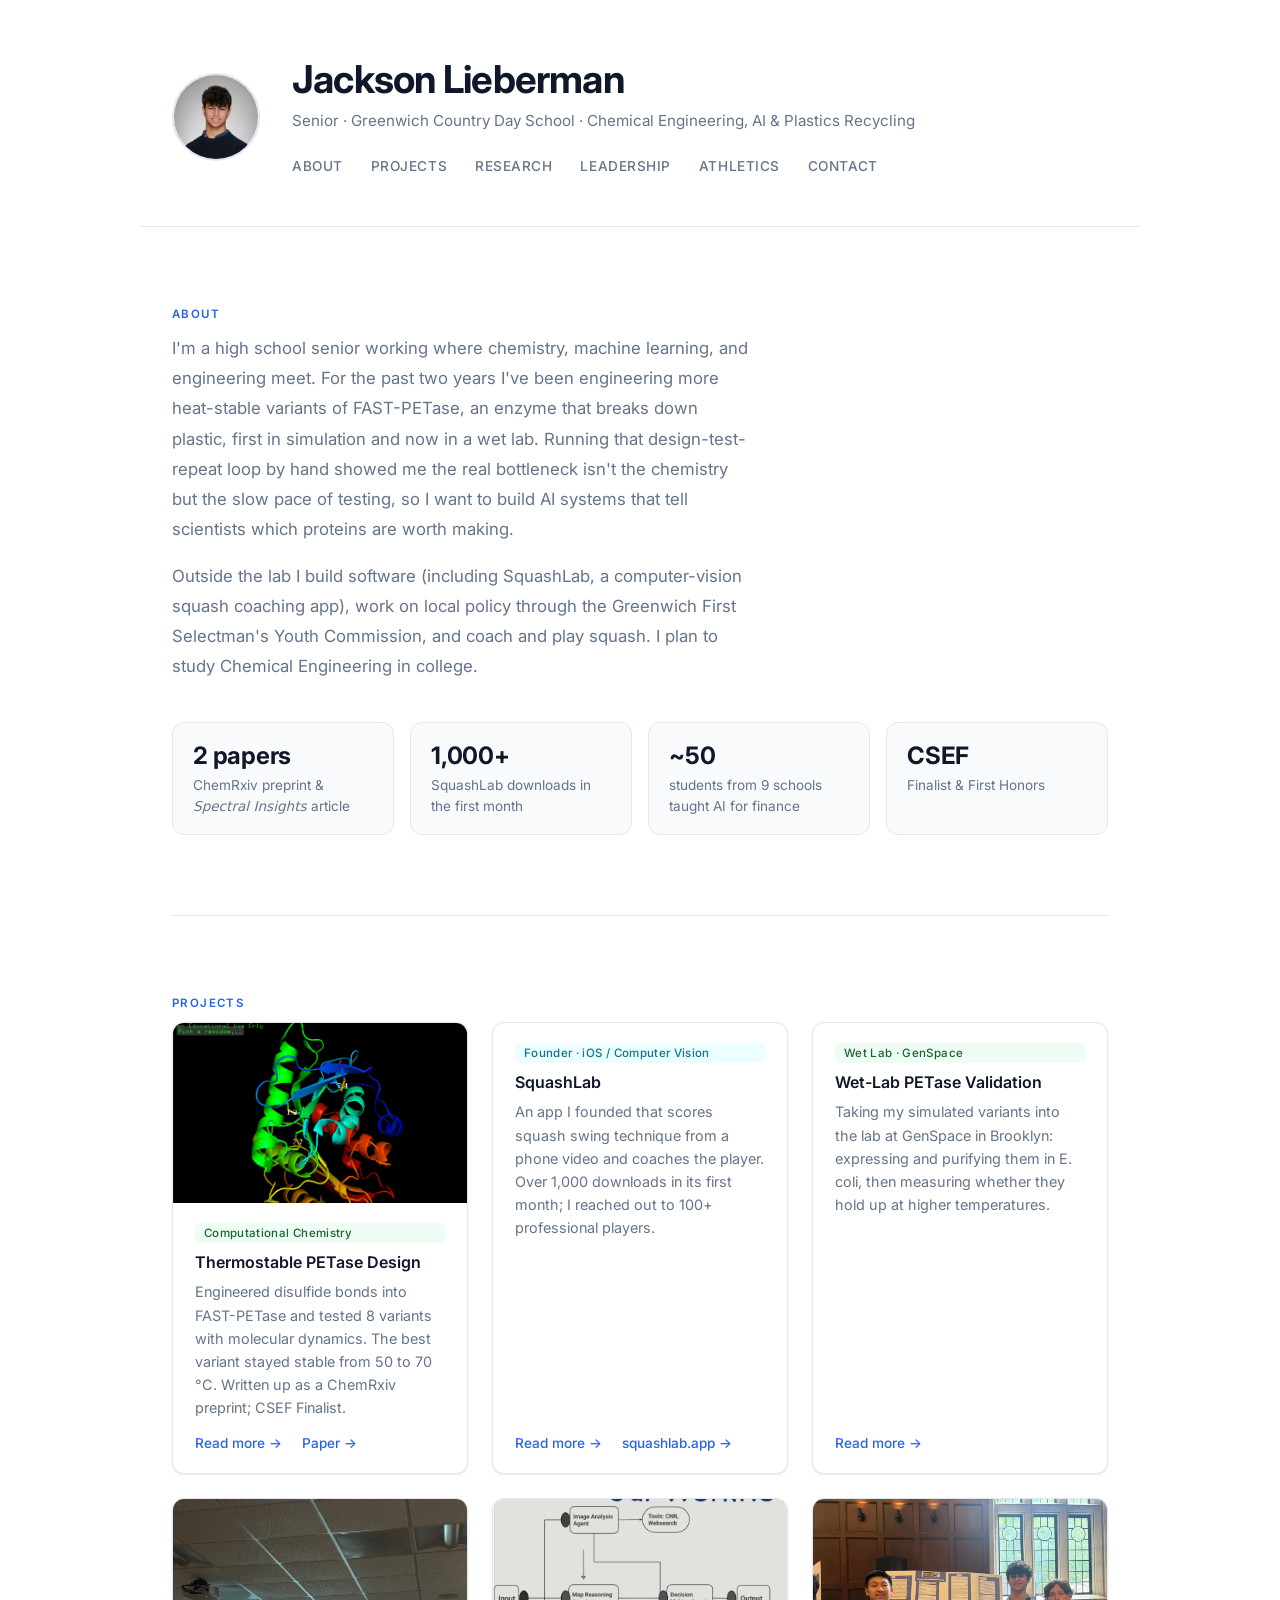
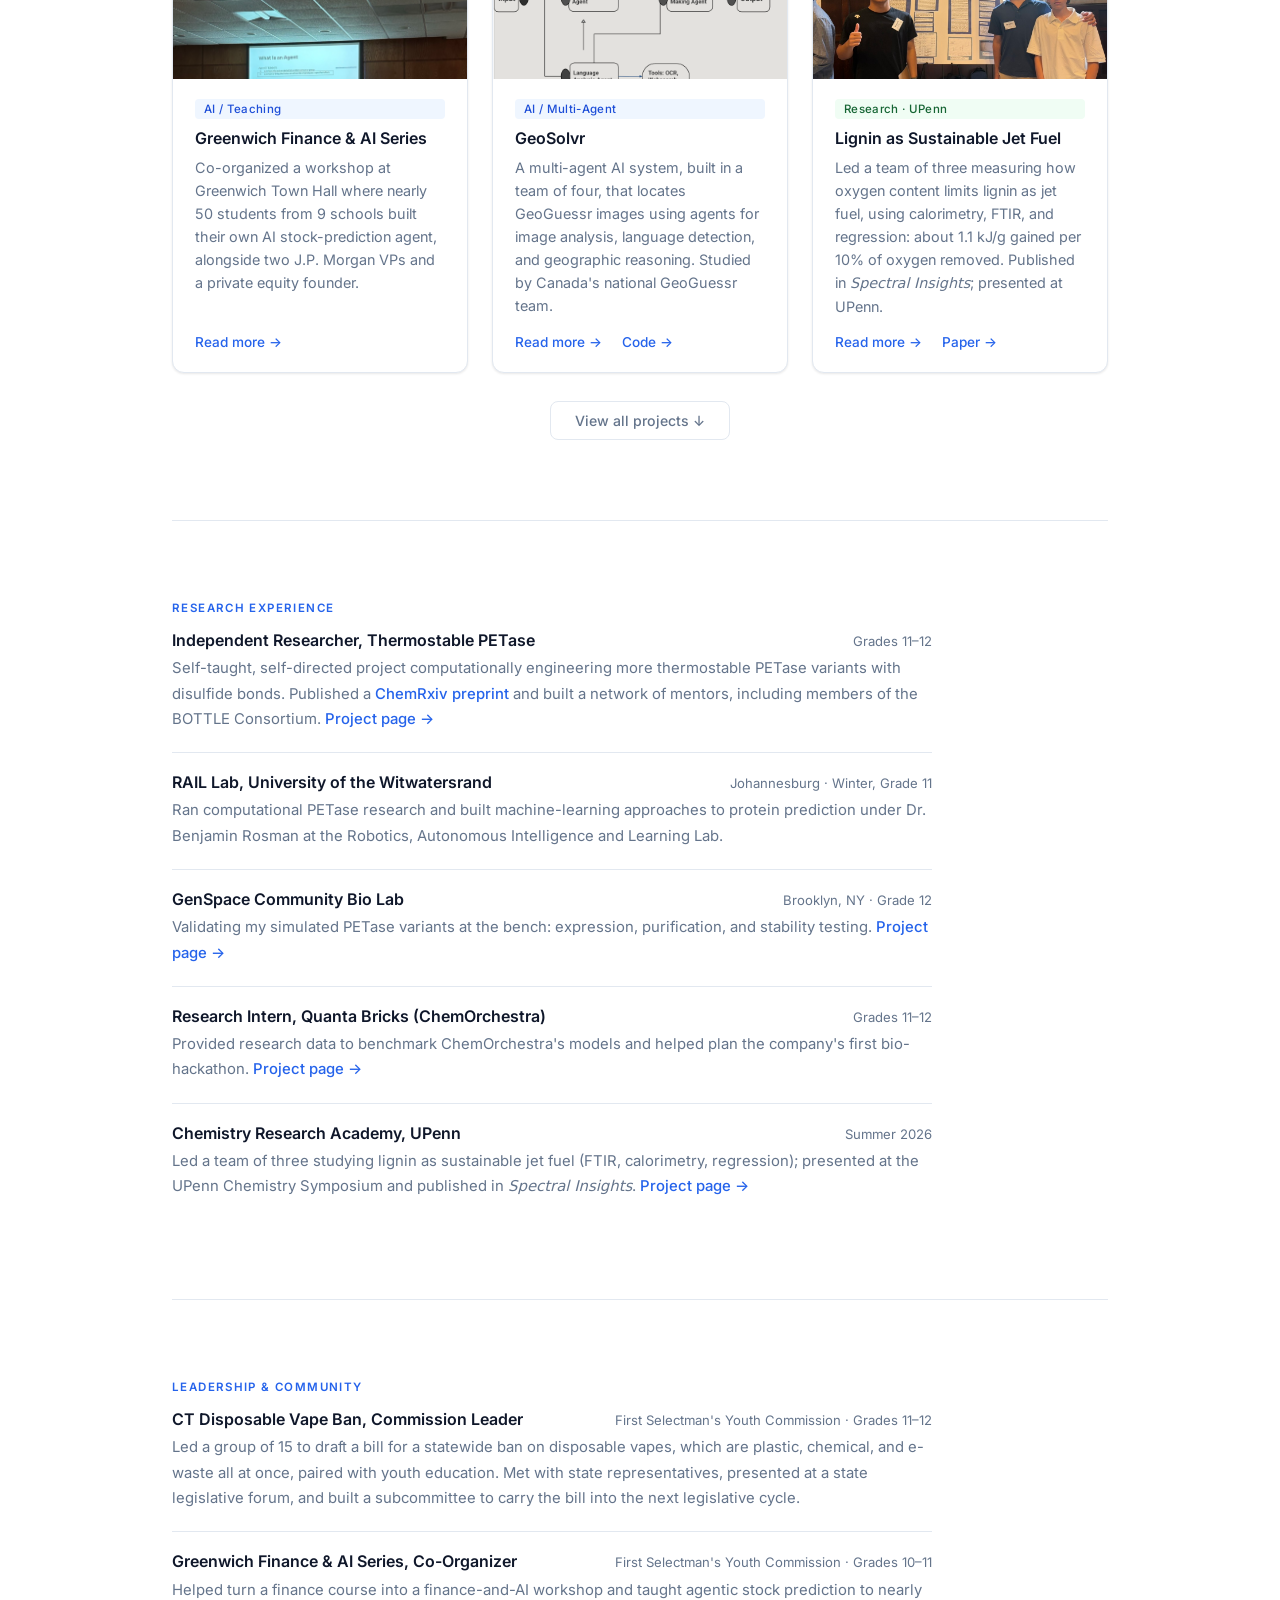
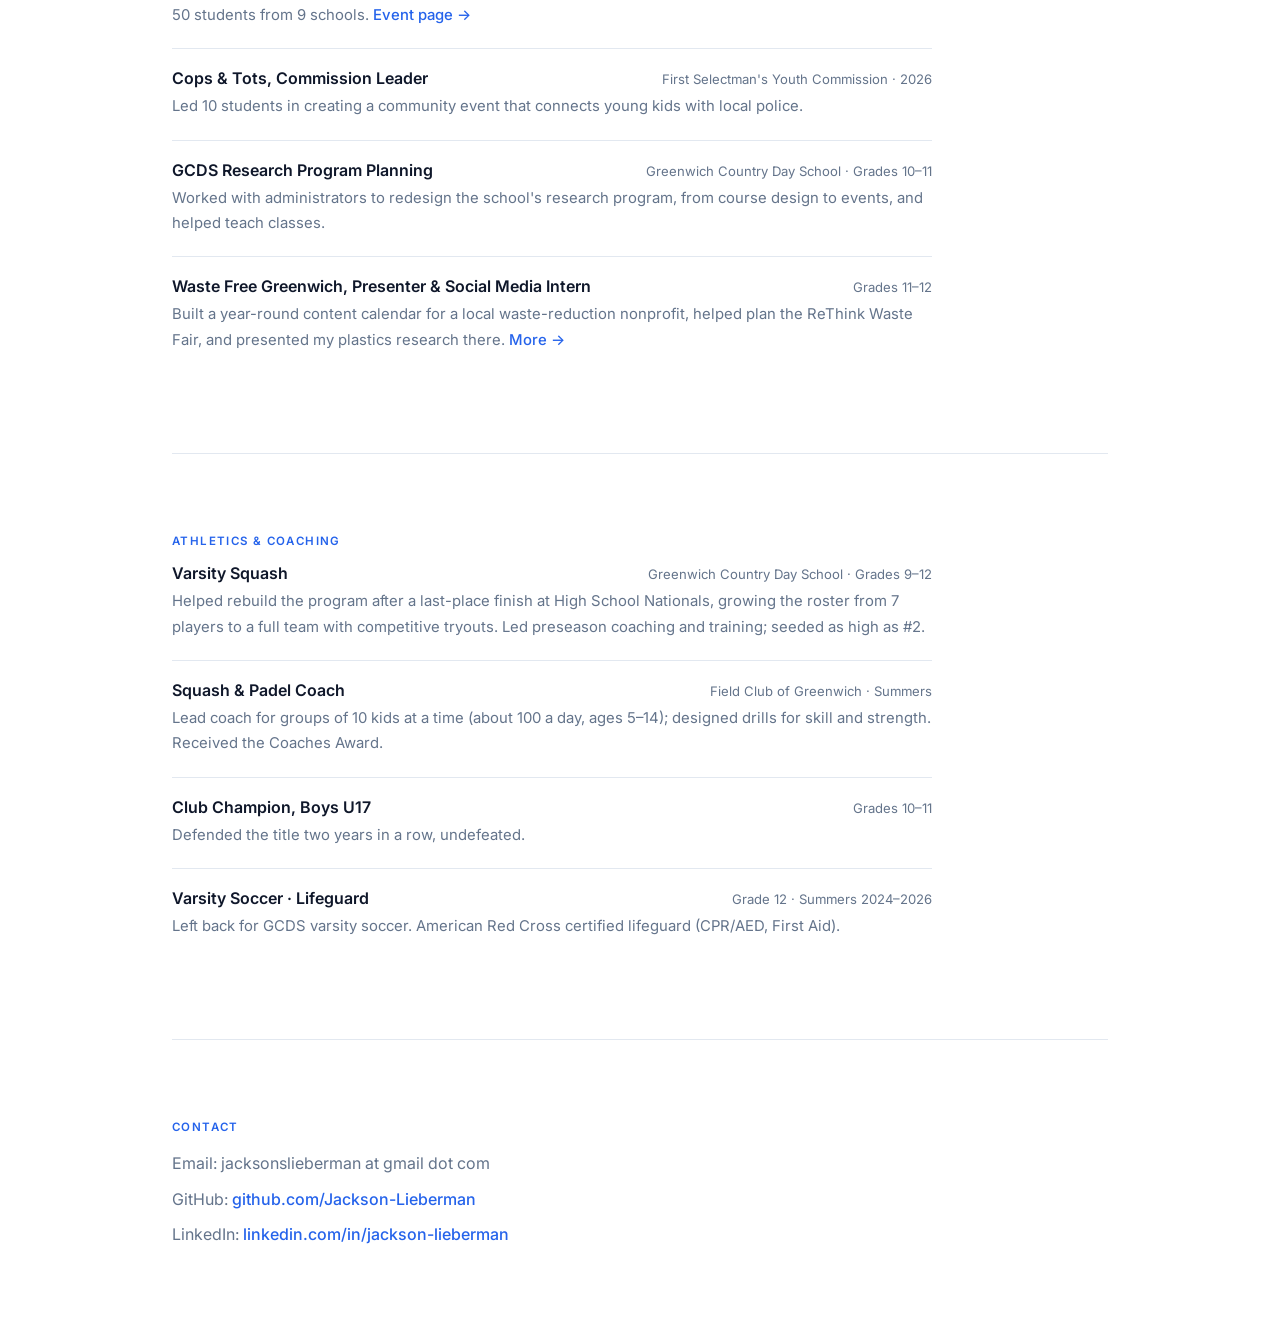
==== commit 17dbc499: "Add lignin paper page and link papers, app, and code New lignin page with UPenn symposium photo and " ====
--- a/index.html
+++ b/index.html
@@ -38,8 +38,8 @@
             </div>
 
             <div class="stats">
-                <div class="stat"><span class="stat-num">ChemRxiv</span><span class="stat-label">preprint on thermostable PETase design</span></div>
-                <div class="stat"><span class="stat-num">1,000+</span><span class="stat-label">SquashLab downloads in the first month</span></div>
+                <a class="stat" href="https://chemrxiv.org/doi/full/10.26434/chemrxiv.15002149/v2" target="_blank" rel="noopener"><span class="stat-num">2 papers</span><span class="stat-label">ChemRxiv preprint &amp; <em>Spectral Insights</em> article</span></a>
+                <a class="stat" href="https://squashlab.app" target="_blank" rel="noopener"><span class="stat-num">1,000+</span><span class="stat-label">SquashLab downloads in the first month</span></a>
                 <div class="stat"><span class="stat-num">~50</span><span class="stat-label">students from 9 schools taught AI for finance</span></div>
                 <div class="stat"><span class="stat-num">CSEF</span><span class="stat-label">Finalist &amp; First Honors</span></div>
             </div>
@@ -58,7 +58,7 @@
                         <span class="tag tag-chem">Computational Chemistry</span>
                         <h3><a href="thermostable-petase.html">Thermostable PETase Design</a></h3>
                         <p>Engineered disulfide bonds into FAST-PETase and tested 8 variants with molecular dynamics. The best variant stayed stable from 50 to 70 °C. Written up as a ChemRxiv preprint; CSEF Finalist.</p>
-                        <a href="thermostable-petase.html" class="card-link">Read more →</a>
+                        <div class="card-links"><a href="thermostable-petase.html" class="card-link">Read more →</a><a href="https://chemrxiv.org/doi/full/10.26434/chemrxiv.15002149/v2" target="_blank" rel="noopener" class="card-link">Paper →</a></div>
                     </div>
                 </div>
                 <div class="project-card">
@@ -66,7 +66,7 @@
                         <span class="tag tag-sports">Founder · iOS / Computer Vision</span>
                         <h3><a href="squashlab.html">SquashLab</a></h3>
                         <p>An app I founded that scores squash swing technique from a phone video and coaches the player. Over 1,000 downloads in its first month; I reached out to 100+ professional players.</p>
-                        <a href="squashlab.html" class="card-link">Read more →</a>
+                        <div class="card-links"><a href="squashlab.html" class="card-link">Read more →</a><a href="https://squashlab.app" target="_blank" rel="noopener" class="card-link">squashlab.app →</a></div>
                     </div>
                 </div>
                 <div class="project-card">
@@ -96,14 +96,18 @@
                         <span class="tag tag-ai">AI / Multi-Agent</span>
                         <h3><a href="geo.html">GeoSolvr</a></h3>
                         <p>A multi-agent AI system, built in a team of four, that locates GeoGuessr images using agents for image analysis, language detection, and geographic reasoning. Studied by Canada's national GeoGuessr team.</p>
-                        <a href="geo.html" class="card-link">Read more →</a>
-                    </div>
-                </div>
-                <div class="project-card">
+                        <div class="card-links"><a href="geo.html" class="card-link">Read more →</a><a href="https://github.com/Jackson-Lieberman/GeoSolvr" target="_blank" rel="noopener" class="card-link">Code →</a></div>
+                    </div>
+                </div>
+                <div class="project-card">
+                    <div class="card-img">
+                        <img src="images/lignin-upenn.jpg" alt="Jackson's team with their lignin research poster at UPenn">
+                    </div>
                     <div class="card-body">
                         <span class="tag tag-chem">Research · UPenn</span>
-                        <h3>Lignin as Sustainable Jet Fuel</h3>
-                        <p>Led a group of three high schoolers studying lignin as a jet-fuel source using FTIR, calorimetry, and regression analysis. Presented at the Chemistry Symposium at UPenn.</p>
+                        <h3><a href="lignin.html">Lignin as Sustainable Jet Fuel</a></h3>
+                        <p>Led a team of three measuring how oxygen content limits lignin as jet fuel, using calorimetry, FTIR, and regression: about 1.1 kJ/g gained per 10% of oxygen removed. Published in <em>Spectral Insights</em>; presented at UPenn.</p>
+                        <div class="card-links"><a href="lignin.html" class="card-link">Read more →</a><a href="https://drive.google.com/file/d/1PrXWZvQWnxMOH6SxtFPvm7KJQ2KZrzMc/view" target="_blank" rel="noopener" class="card-link">Paper →</a></div>
                     </div>
                 </div>
             </div>
@@ -176,7 +180,7 @@
             <ul class="entries">
                 <li>
                     <div class="entry-head"><h3>Independent Researcher, Thermostable PETase</h3><span class="entry-meta">Grades 11–12</span></div>
-                    <p>Self-taught, self-directed project computationally engineering more thermostable PETase variants with disulfide bonds. Wrote a ChemRxiv preprint and built a network of mentors, including members of the BOTTLE Consortium. <a href="thermostable-petase.html">Project page →</a></p>
+                    <p>Self-taught, self-directed project computationally engineering more thermostable PETase variants with disulfide bonds. Published a <a href="https://chemrxiv.org/doi/full/10.26434/chemrxiv.15002149/v2" target="_blank" rel="noopener">ChemRxiv preprint</a> and built a network of mentors, including members of the BOTTLE Consortium. <a href="thermostable-petase.html">Project page →</a></p>
                 </li>
                 <li>
                     <div class="entry-head"><h3>RAIL Lab, University of the Witwatersrand</h3><span class="entry-meta">Johannesburg · Winter, Grade 11</span></div>
@@ -191,8 +195,8 @@
                     <p>Provided research data to benchmark ChemOrchestra's models and helped plan the company's first bio-hackathon. <a href="quanta-bricks.html">Project page →</a></p>
                 </li>
                 <li>
-                    <div class="entry-head"><h3>Lignin Research, UPenn</h3><span class="entry-meta">Grades 11–12</span></div>
-                    <p>Led a team of three studying lignin as sustainable jet fuel (FTIR, calorimetry, regression); presented at the UPenn Chemistry Symposium.</p>
+                    <div class="entry-head"><h3>Chemistry Research Academy, UPenn</h3><span class="entry-meta">Summer 2026</span></div>
+                    <p>Led a team of three studying lignin as sustainable jet fuel (FTIR, calorimetry, regression); presented at the UPenn Chemistry Symposium and published in <em>Spectral Insights</em>. <a href="lignin.html">Project page →</a></p>
                 </li>
             </ul>
         </section>
--- a/style.css
+++ b/style.css
@@ -343,6 +343,21 @@
     gap: 8px;
 }
 
+.card-links {
+    display: flex;
+    flex-wrap: wrap;
+    gap: 6px 20px;
+}
+
+a.stat {
+    transition: border-color 0.2s, box-shadow 0.2s;
+}
+
+a.stat:hover {
+    border-color: var(--accent);
+    box-shadow: var(--shadow-md);
+}
+
 /* =============================================
    TAGS
    ============================================= */
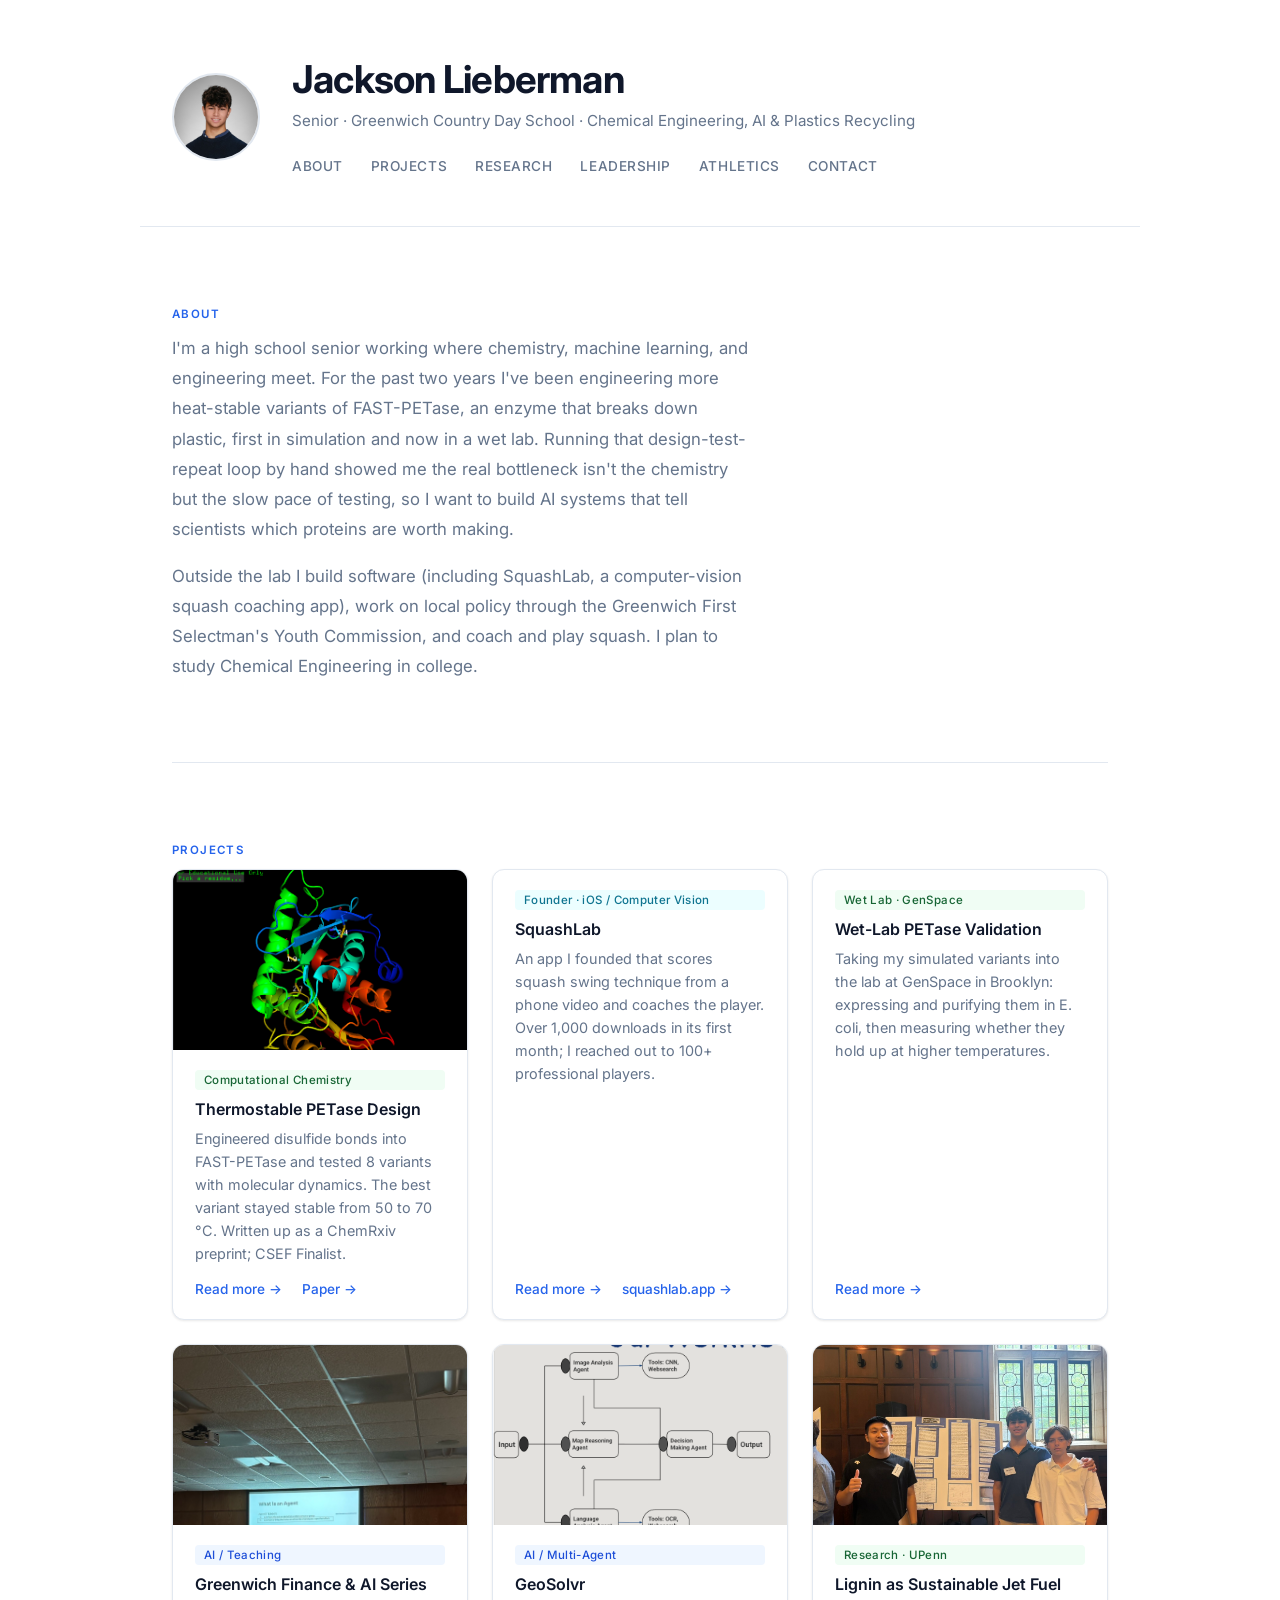
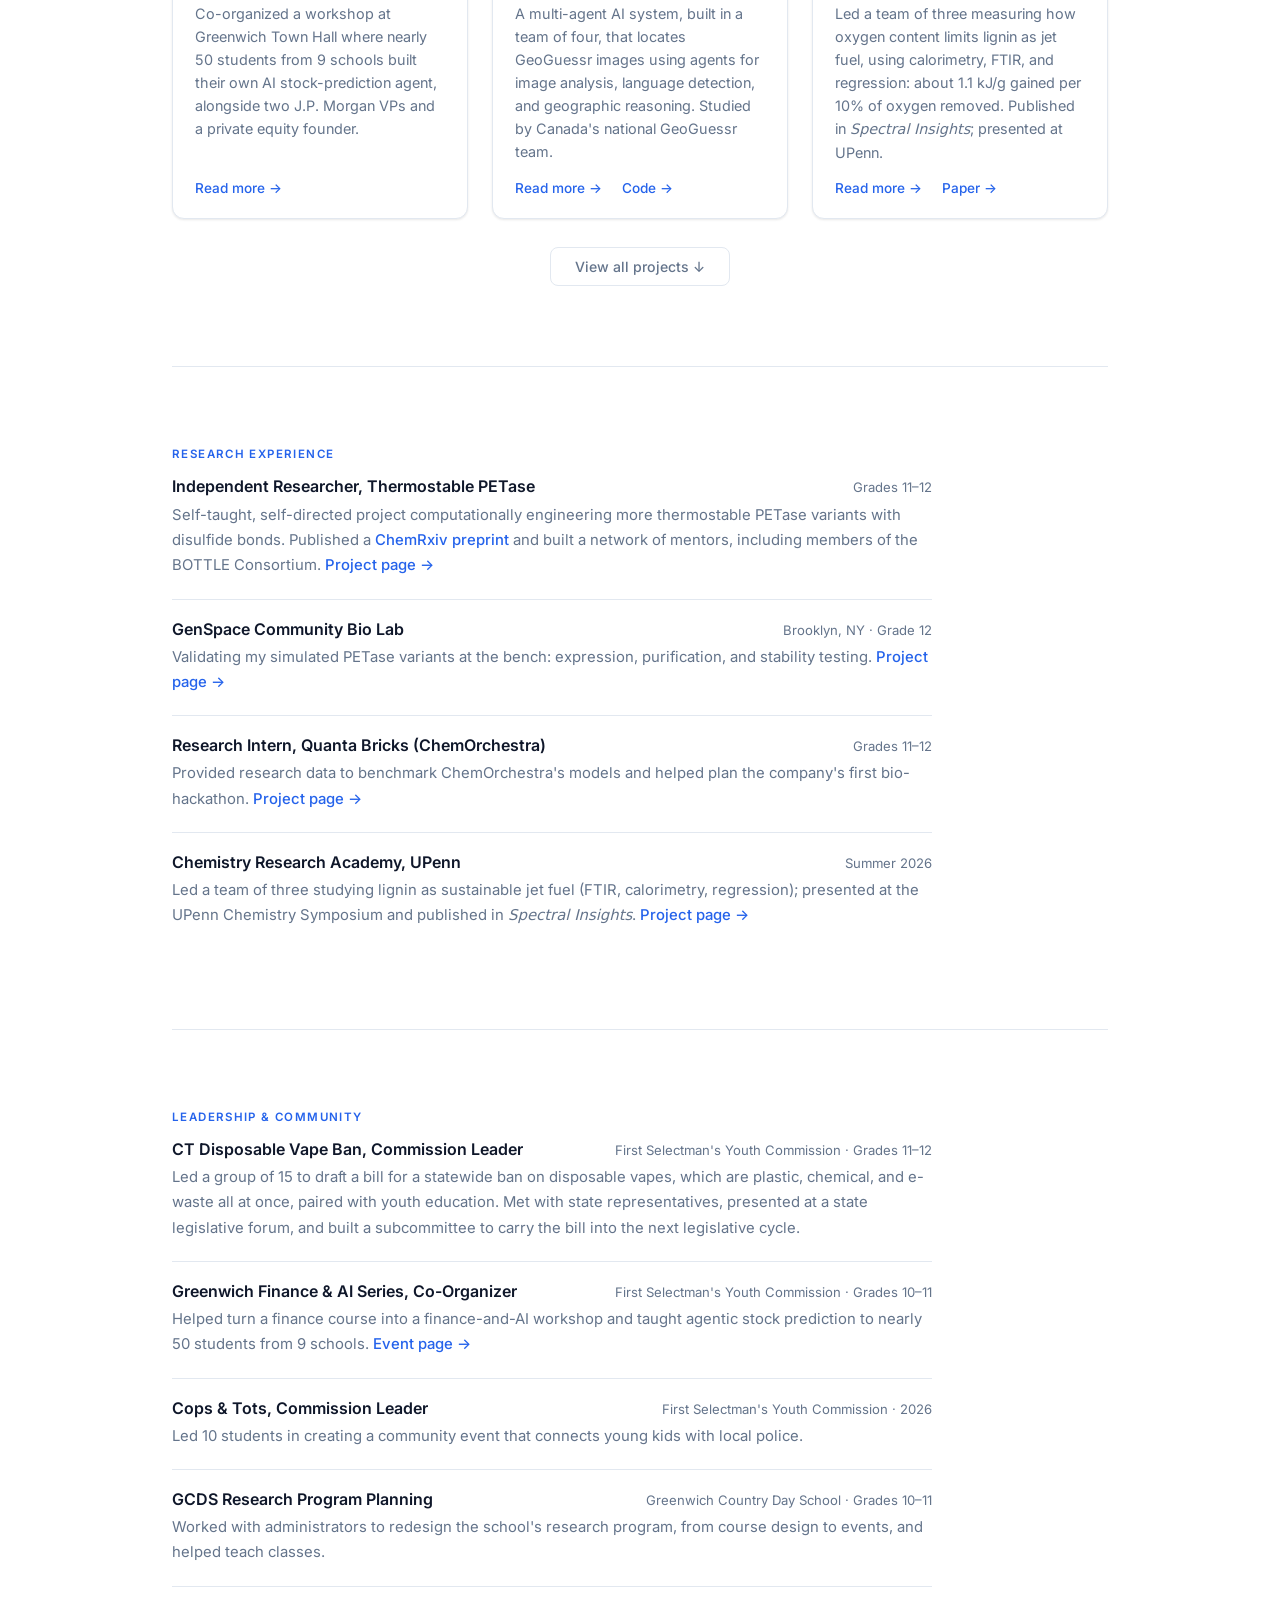
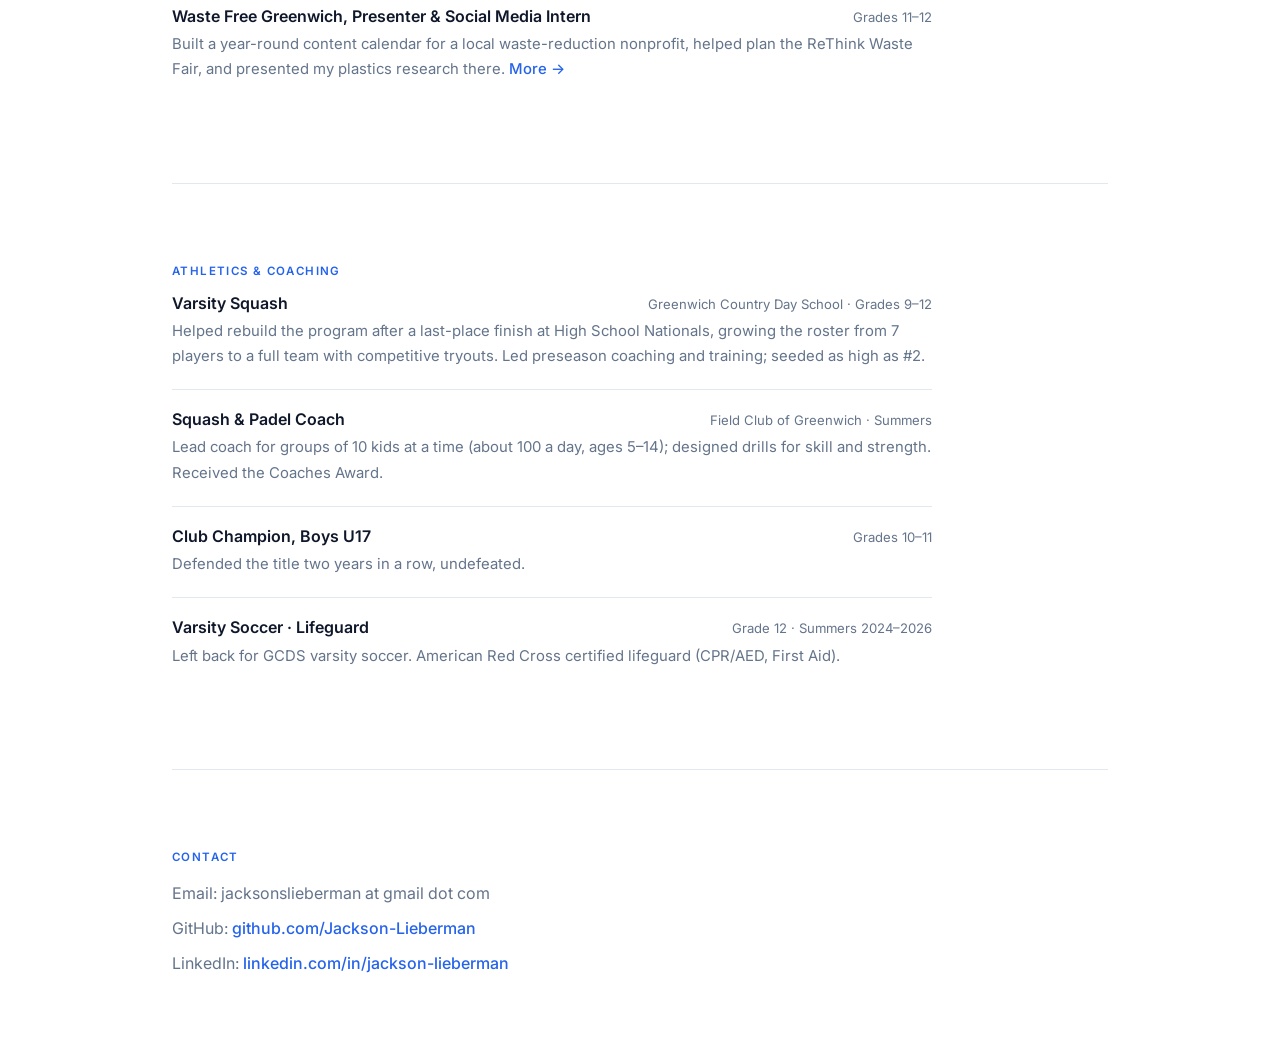
==== commit c7a7d7d6: "Remove highlight stats and RAIL Lab entry Co-Authored-By: Claude Opus 5.5 <noreply@anthropic.com>" ====
--- a/index.html
+++ b/index.html
@@ -36,13 +36,6 @@
                 <p>I'm a high school senior working where chemistry, machine learning, and engineering meet. For the past two years I've been engineering more heat-stable variants of FAST-PETase, an enzyme that breaks down plastic, first in simulation and now in a wet lab. Running that design-test-repeat loop by hand showed me the real bottleneck isn't the chemistry but the slow pace of testing, so I want to build AI systems that tell scientists which proteins are worth making.</p>
                 <p>Outside the lab I build software (including SquashLab, a computer-vision squash coaching app), work on local policy through the Greenwich First Selectman's Youth Commission, and coach and play squash. I plan to study Chemical Engineering in college.</p>
             </div>
-
-            <div class="stats">
-                <a class="stat" href="https://chemrxiv.org/doi/full/10.26434/chemrxiv.15002149/v2" target="_blank" rel="noopener"><span class="stat-num">2 papers</span><span class="stat-label">ChemRxiv preprint &amp; <em>Spectral Insights</em> article</span></a>
-                <a class="stat" href="https://squashlab.app" target="_blank" rel="noopener"><span class="stat-num">1,000+</span><span class="stat-label">SquashLab downloads in the first month</span></a>
-                <div class="stat"><span class="stat-num">~50</span><span class="stat-label">students from 9 schools taught AI for finance</span></div>
-                <div class="stat"><span class="stat-num">CSEF</span><span class="stat-label">Finalist &amp; First Honors</span></div>
-            </div>
         </section>
 
         <section id="projects">
@@ -181,10 +174,6 @@
                 <li>
                     <div class="entry-head"><h3>Independent Researcher, Thermostable PETase</h3><span class="entry-meta">Grades 11–12</span></div>
                     <p>Self-taught, self-directed project computationally engineering more thermostable PETase variants with disulfide bonds. Published a <a href="https://chemrxiv.org/doi/full/10.26434/chemrxiv.15002149/v2" target="_blank" rel="noopener">ChemRxiv preprint</a> and built a network of mentors, including members of the BOTTLE Consortium. <a href="thermostable-petase.html">Project page →</a></p>
-                </li>
-                <li>
-                    <div class="entry-head"><h3>RAIL Lab, University of the Witwatersrand</h3><span class="entry-meta">Johannesburg · Winter, Grade 11</span></div>
-                    <p>Ran computational PETase research and built machine-learning approaches to protein prediction under Dr. Benjamin Rosman at the Robotics, Autonomous Intelligence and Learning Lab.</p>
                 </li>
                 <li>
                     <div class="entry-head"><h3>GenSpace Community Bio Lab</h3><span class="entry-meta">Brooklyn, NY · Grade 12</span></div>
--- a/style.css
+++ b/style.css
@@ -178,34 +178,6 @@
     margin-top: 16px;
 }
 
-.stats {
-    display: grid;
-    grid-template-columns: repeat(auto-fit, minmax(180px, 1fr));
-    gap: 16px;
-    margin-top: 40px;
-}
-
-.stat {
-    background: var(--surface);
-    border: 1px solid var(--border);
-    border-radius: var(--radius);
-    padding: 18px 20px;
-}
-
-.stat-num {
-    display: block;
-    font-size: 1.5em;
-    font-weight: 700;
-    color: var(--text);
-    letter-spacing: -0.01em;
-    margin-bottom: 4px;
-}
-
-.stat-label {
-    font-size: 0.85em;
-    color: var(--text-muted);
-    line-height: 1.5;
-}
 
 /* =============================================
    ENTRIES (research, leadership, athletics)
@@ -349,15 +321,6 @@
     gap: 6px 20px;
 }
 
-a.stat {
-    transition: border-color 0.2s, box-shadow 0.2s;
-}
-
-a.stat:hover {
-    border-color: var(--accent);
-    box-shadow: var(--shadow-md);
-}
-
 /* =============================================
    TAGS
    ============================================= */
